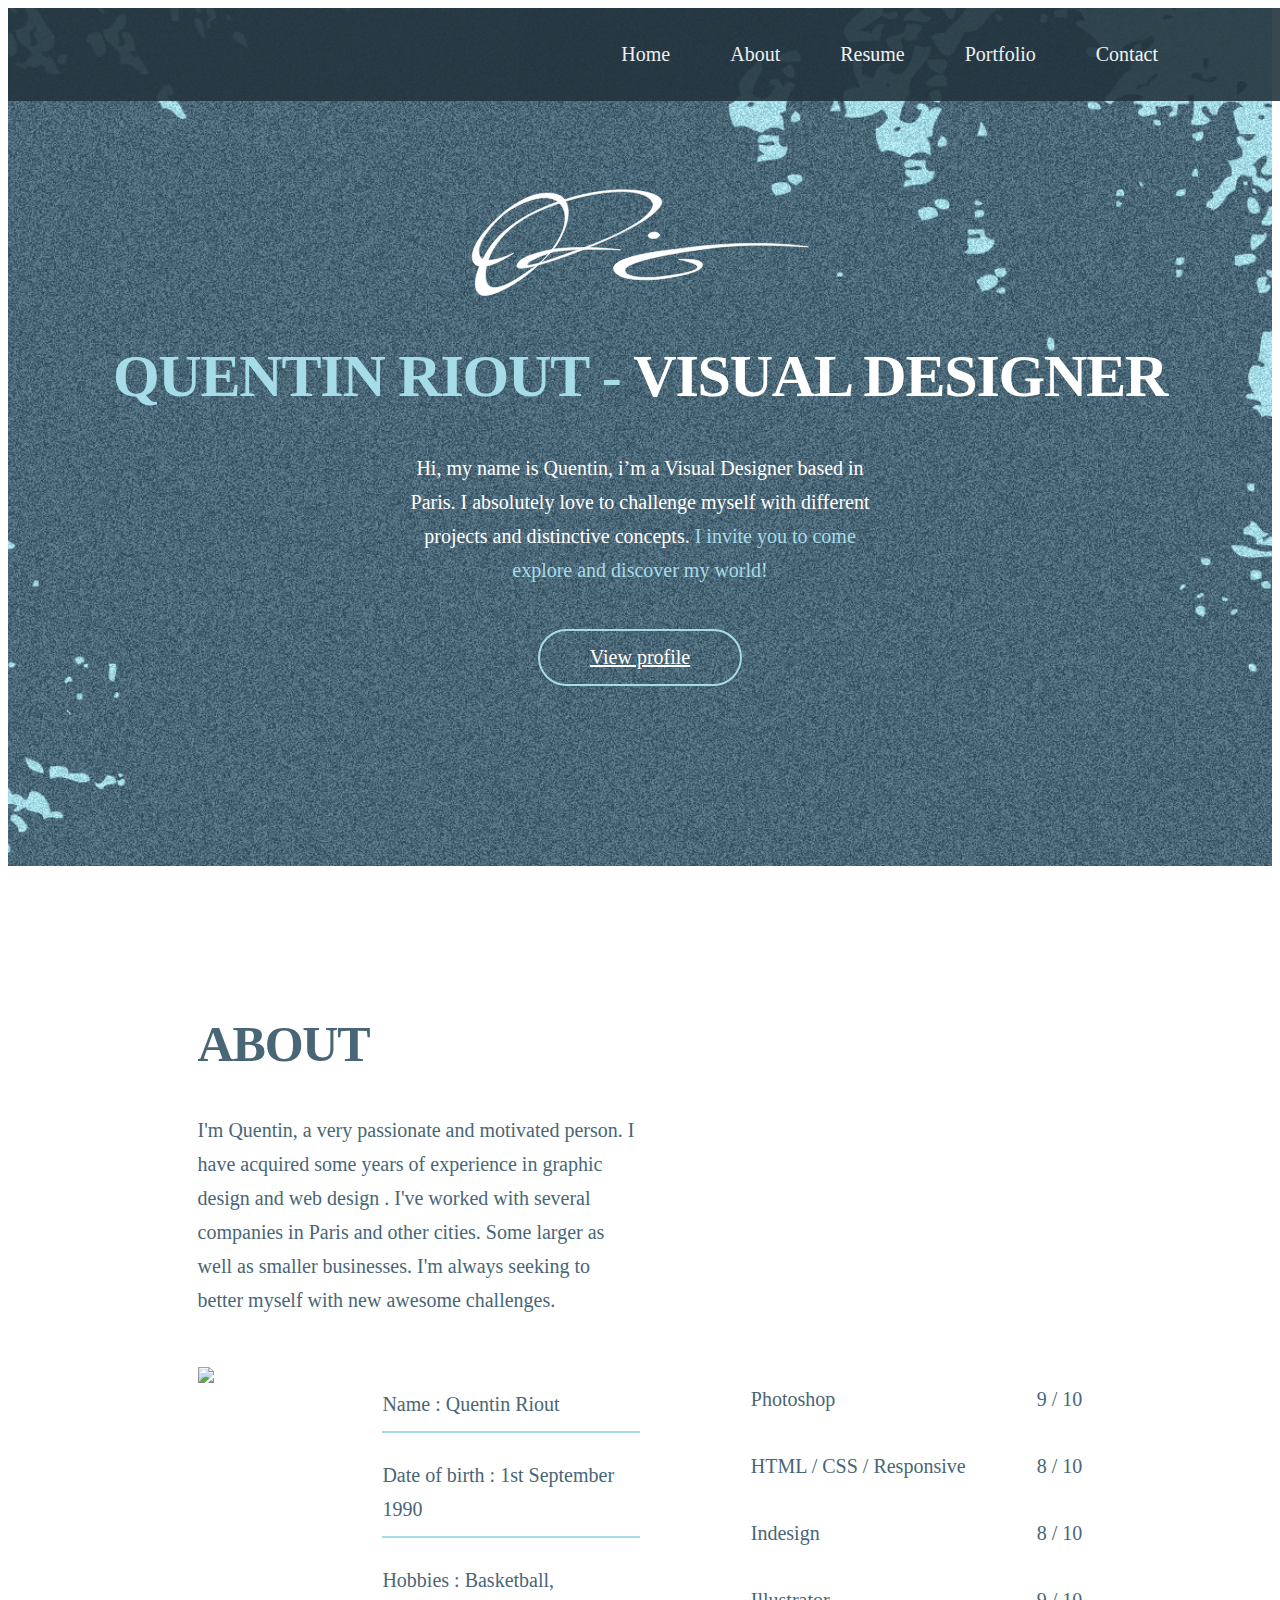
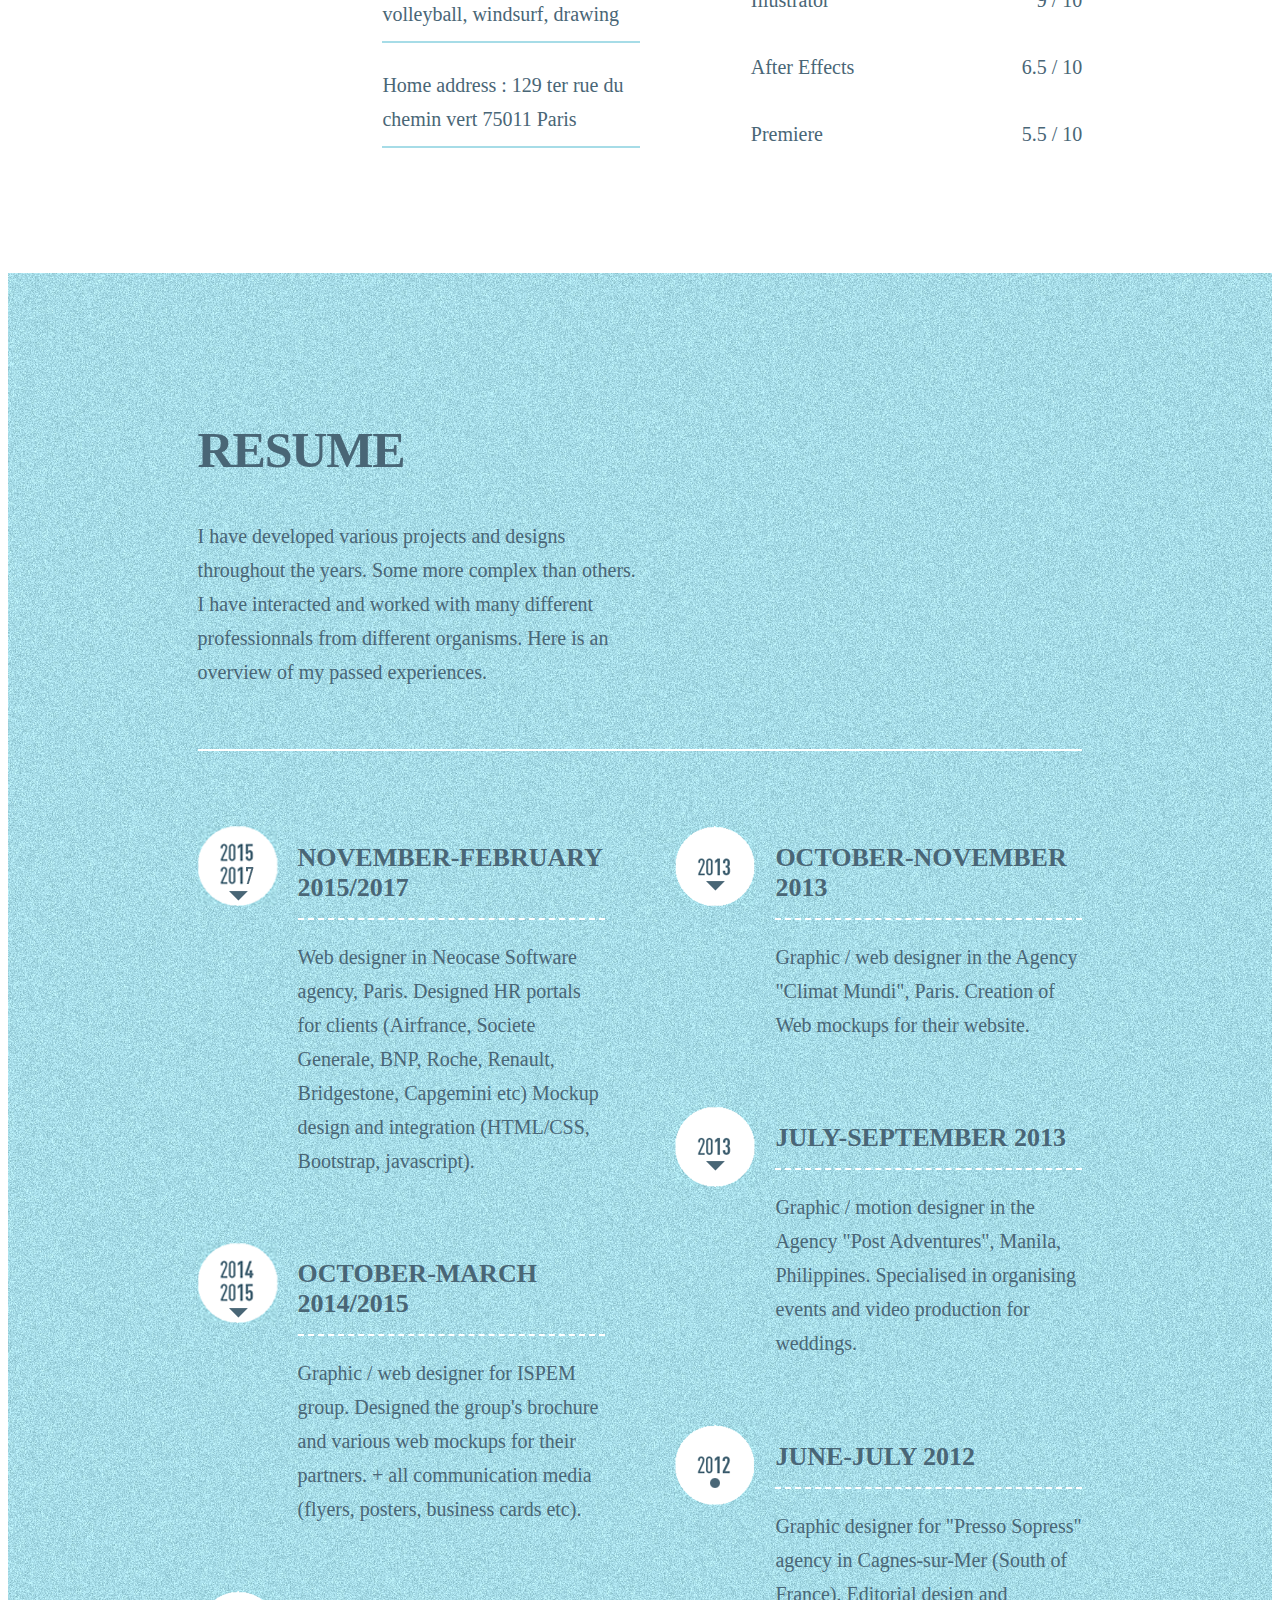
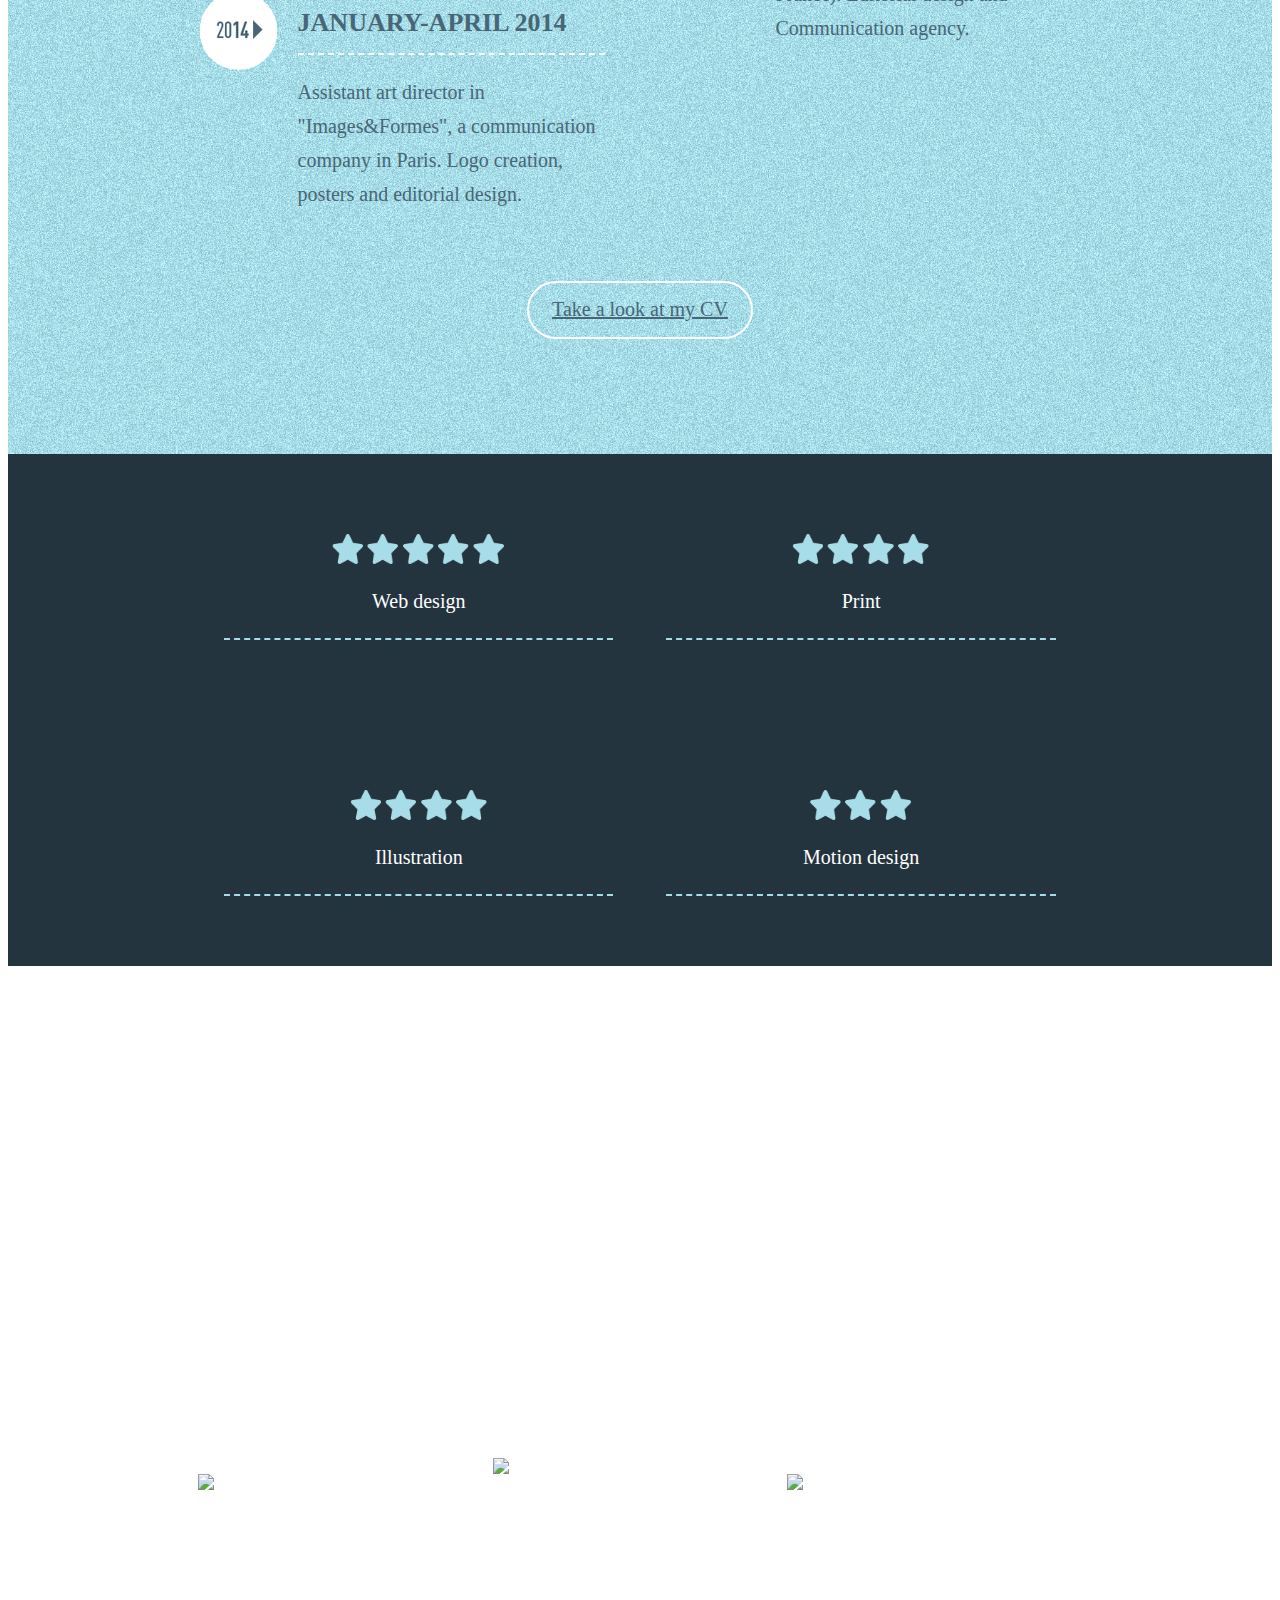
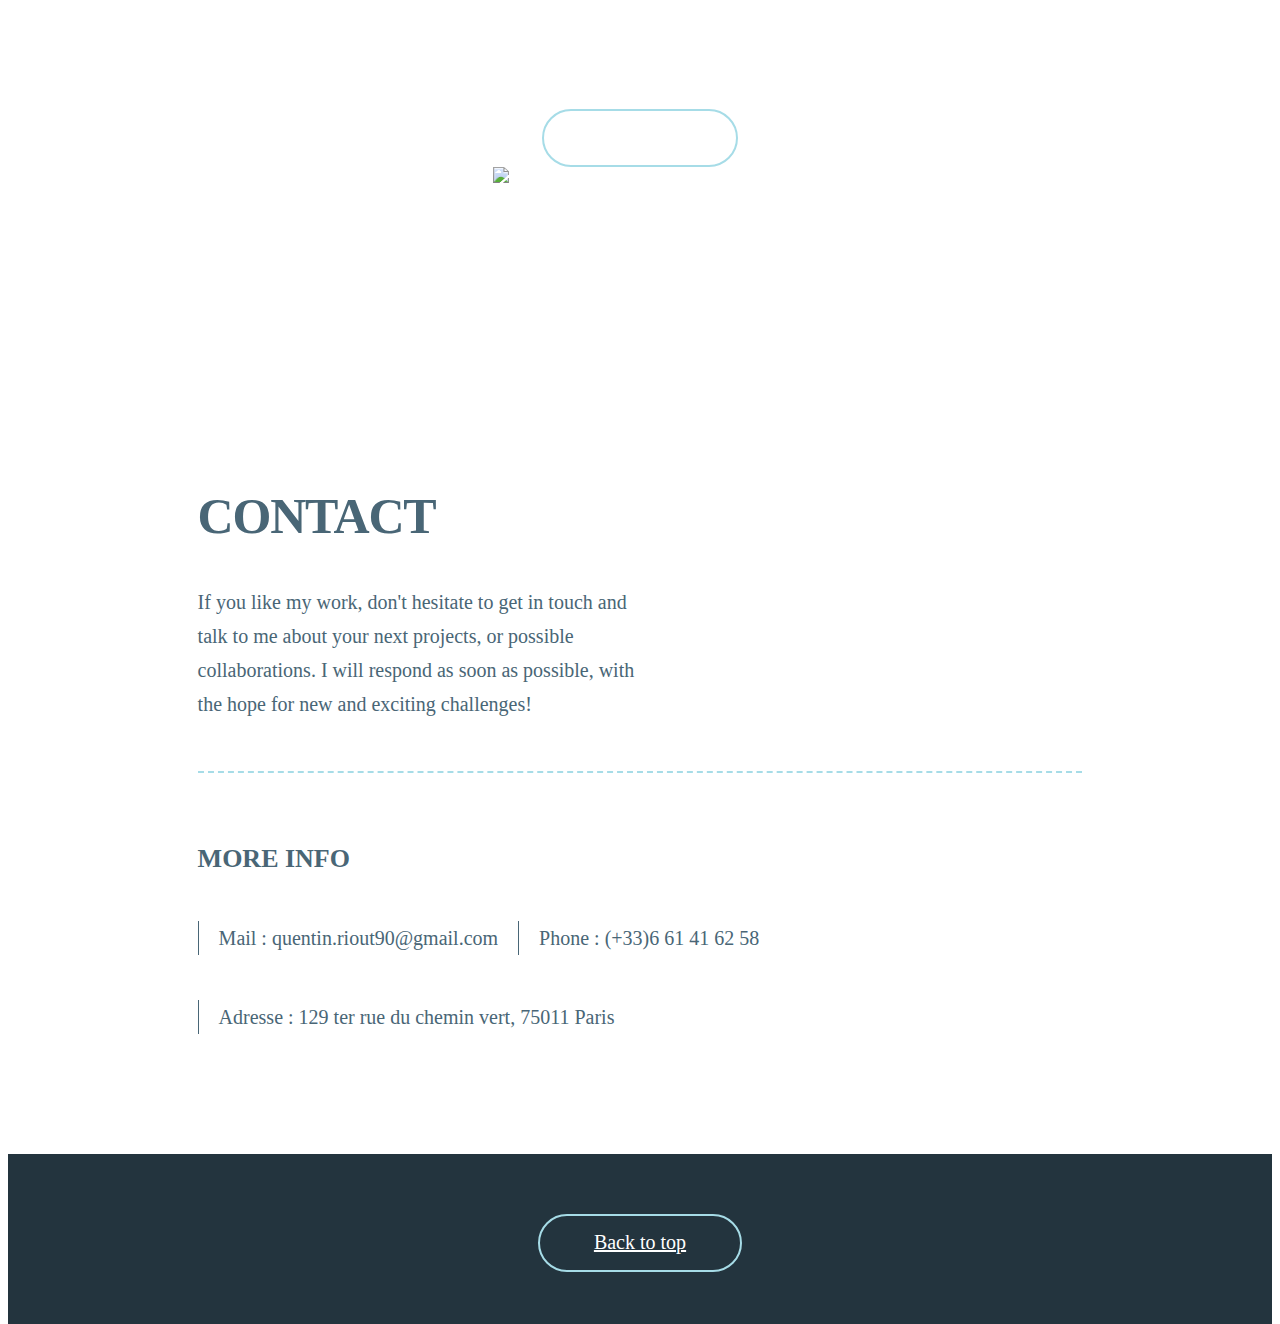
==== index.html @ 90c2635d "Update index.html" ====
<!DOCTYPE html>
<html>
<head>
    <title>Quentin Riout</title>
    <meta charset="UTF-8">
    <meta name="viewport" content="initial-scale=1, maximum-scale=1">
    <LINK href="css/reset.css" rel="stylesheet" type="text/css">
    <LINK href="css/font-awesome.min.css" rel="stylesheet" type="text/css">
    <LINK href="css/style.css" rel="stylesheet" type="text/css">
</head> 

<body>
<div id="wrapper">
    <div id="menu">
        <a href="#" id="burgerMenu" class="fa fa-bars"></a>
	    			<span class="navGauche">
					<a class="fa fa-linkedin-square" href="https://www.linkedin.com/in/quentin-riout-82b122ba"></a>
					<a class="fa fa-behance-square" href="https://www.behance.net/Qriout"></a>
	    			</span>	
				<span class="navbar" id="nav">
					<span class="boutonMenu">
						<a class="fa fa-home" href="#firstContainer">Home</a>
					</span>
					<span class="boutonMenu">
						<a class="fa fa-question" href="#secondContainer">About</a>
					</span>
					<span class="boutonMenu">
						<a class="fa fa-list" href="#thirdContainer">Resume</a>
					</span>
					<span class="boutonMenu">
						<a class="fa fa-pencil" href="#fourthContainer">Portfolio</a>
					</span>
					<span class="boutonMenu">
						<a class="fa fa-envelope" href="#fifthContainer">Contact</a>
					</span>
				</span>
    </div>
    <div class="container">
	<div class="tampon"></div>
        <div id="firstContainer" class="Parallax">
            <div class="SubFirstContainer">
               <!-- <img id="BlockLogo" src="./images/LogoQ.png"> --> 
		 
<!-- TEST SVG !!!!!!!!!!!!!!!!!!!!!!!!!!!!!!!!!!!!!!!!!!!!!!!!!!!!--> 
		
	<svg version="1.1" id="signature" xmlns="http://www.w3.org/2000/svg" xmlns:xlink="http://www.w3.org/1999/xlink" x="0px" y="0px"
	 viewBox="0 0 515 175" style="enable-background:new 0 0 515 175;" xml:space="preserve">
	<g>
	<defs>
		<rect id="SVGID_1_" x="10.7" y="10.1" width="494.9" height="155.6"/>
	</defs>
	<clipPath id="SVGID_2_">
		<use xlink:href="#SVGID_1_"  style="overflow:visible;"/>
	</clipPath>
	<path class="stroke-1" d="M71.4,103.3c0,0-43.9,21.3-50.3,2.9s25.1-51.8,40.6-63.5c10.9-8.3,61.1-36.8,80.3-9.7s-16.5,73.7-38.1,89.3
		c-21.7,15.6-61.3,44.1-71.2,25.8c-9.8-18.3,5-76.4,78-107.7c70.2-30.2,155-38.7,165.7-10.6c0,0,11.5,26.6-120.5,72.2
		c0,0-63.2,23.9-64.3,18.2c-1.1-5.7,32.4-17.5,36.8-18.4c4.4-0.9,24.7-6,100.6-3.4c0,0-45.1-6.4-96.6-1.4c0,0-57.2,9.2-55.9,25.5
		c0,0-5,13.2,79.5-17.6C240.2,74,293.3,41.5,289.3,26.4c-3.9-15.1-64-26.1-138.9-3c0,0-83,21.4-116.1,74.6
		c-30.1,48.4-18.8,68.1-5.6,67.7c13.2-0.4,59-16.2,105.4-73.3c0,0,33.2-48.8,9.2-71.5c0,0-27.2-22.9-83.5,19.9
		c0,0-57.8,46.5-48,74.7C11.8,115.5,19.1,138.1,71.4,103.3"/>
	<path class="stroke-2" d="M286.3,76.6c0.1,2.6-3.5,5-8.1,5.2c-4.6,0.3-8.5-1.7-8.7-4.3c-0.2-2.6,3.5-5,8.1-5.2
		C282.2,72.1,286.1,74,286.3,76.6"/>
	<path class="stroke-3" d="M314.9,112.5c0,0,81.1,13.9-35.7,26.5c0,0-43.3,2.5-43.7-10.4c0,0-6.2-11.2,74-25s116.2-13.9,196-9.5
		c0,0-76.2-13.8-197.6,3.6c0,0-92.3,8.8-89.3,28.5c3,19.6,55.2,16.2,60.5,15.9c5.3-0.3,71-8,70.3-21.3
		C349.5,120.7,353.7,111,314.9,112.5"/>
	</g>
	</svg>
                
<!--CONTINUE NORMAL HTML CODE -->
		
		    <H1>Quentin Riout -
							<span>
							Visual Designer
							</span>
                </H1>
                <p>
                    Hi, my name is Quentin, i’m a Visual Designer based in Paris.

                    I absolutely love to challenge myself with different projects and distinctive concepts.

                    <span>I invite you to come explore and discover my world!</span>
                </p>
                <div class="ViewProfile">
                    <a href="#secondContainer">View profile</a>
                </div>
            </div>
        </div>
    </div>

    <div class="container">
        <div id="secondContainer">
            <div class="IntroBox">
                <h1>About</h1>
                <p>I'm Quentin, a very passionate and motivated person. I have acquired some years of experience in
                    graphic design and web design . I've worked with several companies in Paris and other cities. Some larger as
                    well as smaller businesses. I'm always seeking to better myself with new awesome challenges.</p>
            </div>
            <div class="secondContainerInfoBox">
                <div class="leftBox">
                    <img src="./images/myPhoto.jpg">
                    <div class="PersoInfo">
                        <p>Name : <span>Quentin Riout</span></p>
                        <p>Date of birth : <span>1st September 1990</span></p>
                        <p>Hobbies : <span>Basketball, volleyball, windsurf, drawing</span></p>
                        <p>Home address : <span>129 ter rue du chemin vert 75011 Paris</span></p>
                    </div>
                </div>
                <div class="rightBox">
                    <label class="SkillName ps">Photoshop</label>
                    <label class="SkillNumber">9 / 10</label>
                    <img src="./images/photoshopSkill.png" class="SkillBar">
                    <label class="SkillName html">HTML / CSS / Responsive</label>
                    <label class="SkillNumber">8 / 10</label>
                    <img src="./images/HTMLSkill.png" class="SkillBar">
                    <label class="SkillName id">Indesign</label>
                    <label class="SkillNumber">8 / 10</label>
                    <img src="./images/IndesignSkill.png" class="SkillBar">
                    <label class="SkillName ai">Illustrator</label>
                    <label class="SkillNumber">9 / 10</label>
                    <img src="./images/IllustratorSkill.png" class="SkillBar">
                    <label class="SkillName ae">After Effects</label>
                    <label class="SkillNumber">6.5 / 10</label>
                    <img src="./images/AfterEffectSkill.png" class="SkillBar">
                    <label class="SkillName pr">Premiere</label>
                    <label class="SkillNumber">5.5 / 10</label>
                    <img src="./images/PremiereSkill.png" class="SkillBar">
                </div>
            </div>
        </div>
    </div>
    <div class="container">
        <div id="thirdContainer">
            <div class="IntroBox">
                <h1>Resume</h1>
                <p>I have developed various projects and designs throughout the years.
                    Some more complex than others. I have interacted and worked with many different professionnals
                    from different organisms. Here is an overview of my passed experiences.</p>
            </div>
            <div class="thirdContainerInfoBox">
                <div class="leftBox">
                    <div class="InfoExp ExpImg1">
                        <h2>NOVEMBER-FEBRUARY 2015/2017</h2>
			    <p><span>Web designer in Neocase Software agency, Paris.</span> Designed HR portals for clients (Airfrance,
                            Societe Generale, BNP, Roche, Renault, Bridgestone, Capgemini etc) Mockup design and
                            integration (HTML/CSS, Bootstrap, javascript).</p>
                    </div>
                    <div class="InfoExp ExpImg2">
                        <h2>OCTOBER-MARCH 2014/2015</h2>
                        <p><span>Graphic / web designer for ISPEM group.</span> Designed the group's brochure and various web mockups
                            for their partners.
                            + all communication media (flyers, posters, business cards etc).</p>
                    </div>
                    <div class="InfoExp ExpImg3">
                        <h2>JANUARY-APRIL 2014</h2>
                        <p><span>Assistant art director in "Images&amp;Formes",</span> a communication company in Paris.
                            Logo creation, posters and editorial design.</p>
                    </div>
                </div>
                <div class="rightBox">
                    <div class="InfoExp ExpImg4">
                        <h2>OCTOBER-NOVEMBER 2013</h2>
                        <p><span>Graphic / web designer in the Agency "Climat Mundi", Paris.</span> Creation of Web mockups for their
                            website.</p>
                    </div>
                    <div class="InfoExp ExpImg5">
                        <h2>JULY-SEPTEMBER 2013</h2>
                        <p><span>Graphic / motion designer in the Agency "Post Adventures", Manila, Philippines.</span> Specialised
                            in organising events
                            and video production for weddings.</p>
                    </div>
                    <div class="InfoExp ExpImg6">
                        <h2>JUNE-JULY 2012</h2>
                        <p><span>Graphic designer for "Presso Sopress" agency in Cagnes-sur-Mer (South of France).</span> Editorial
                            design and Communication agency.</p>
                    </div>
                </div>
                <div class="CVcontainer">
                    <a href="./images/Quentin_Riout_CV.pdf" download>Take a look at my CV</a>

                </div>
            </div>
        </div>
	<div id="thirdContainer2">
		<div class="thirdContainer2Reduced">
			<div class="WebDesignStar">
				<p>Web design</p>
			</div>
			<div class="PrintStar">
				<p>Print</p>
			</div>
			<div class="IlluStar">
				<p>Illustration</p>
			</div>
			<div class="MotionStar">
				<p>Motion design</p>
			</div>
		</div>
	 </div>
    </div>
    <div class="container">
        <div id="fourthContainer">
            <div class="IntroBox">
                <h1>Portfolio</h1>
                <p>Each and every project I have undertaken were developed with my own perspective
                    of what makes an effective and impacting design. My work encompasses a variety of fields
                    such as illustrations, print media, webdesign, UI/UX, visual identity and branding.</p>
            </div>
            <div class="fourthContainerInfoBox">
                <div class="WorkPic">
                    <img src="./images/BadgeProA.png" class="WorkPic1">
                </div>
                <div class="WorkPic">
                    <img src="./images/BadgeBuilding.png" class="WorkPic2">
								<span class="checkWork">
									<h2>CHECK OUT MY WORK HERE</h2>
									<a href="https://www.behance.net/Qriout" class="BehanceLink">View on Behance</a>
								</span>
                    <img src="./images/BadgeCounselor.png" class="WorkPic3">
                </div>
                <div class="WorkPic">
                    <img src="./images/BadgeWebProA.png" class="WorkPic1">
                </div>
            </div>
        </div>
    </div>
    <div class="container">
        <div id="fifthContainer">
            <div class="IntroBox">
                <h1>Contact</h1>
                <p>If you like my work, <span>don't hesitate to get in touch and talk to me
		about your next projects,</span> or possible collaborations. I will respond as soon as possible,
                with the hope for new and exciting challenges!
                </p>
            </div>
            <div class="ContactInfo">
                <h2>MORE INFO</h2>
						<span class="ContactInfoText">
							<p><span>Mail : </span>quentin.riout90@gmail.com</p>
						</span>
						<span class="ContactInfoText">
							<p><span>Phone : </span>(+33)6 61 41 62 58</p>
						</span>
						<span class="ContactInfoText">
							<p><span>Adresse : </span>129 ter rue du chemin vert, 75011 Paris</p>
						</span>

            </div>
        </div>
    </div>
    <div class="footer">
        <a href="#firstContainer" class="BackTop">Back to top</a>
    </div>
</div>
<script>
    var $menu = document.getElementById('burgerMenu'),
            $boutonMenu = document.getElementsByClassName('boutonMenu');

    var removeNavMobile = function () {
        if (window.innerWidth <= 580) {
            var $nav = document.getElementById('menu'),
                    $body = document.getElementsByTagName('body')[0];

            $menu.className = ($nav.className == '') ? 'fa fa-close' : 'fa fa-bars';
            $nav.className = ($nav.className == '') ? 'open' : '';
            $body.style.overflow = ($nav.className == '') ? 'auto' : 'hidden';
        }
    }
    var navMobile = function (event) {
        if (window.innerWidth <= 580) {
            event.preventDefault();
            removeNavMobile();
        }
    }

    for (var i = 0; i < $boutonMenu.length; i++) {
        console.log(window.innerWidth);
        var $lien = $boutonMenu[i].getElementsByClassName('fa')[0];
        $lien.addEventListener('click', removeNavMobile, false);
    }
    ;

    $menu.addEventListener('click', navMobile, false);


    function addEvent(to, type, fn) {
        if (document.addEventListener) {
            to.addEventListener(type, fn, false);
        } else if (document.attachEvent) {
            to.attachEvent('on' + type, fn);
        } else {
            to['on' + type] = fn;
        }
    }
    ;
    addEvent(window, "resize", function (event) {
        if (window.innerWidth > 580) {
            var $body = document.getElementsByTagName('body')[0];
            $body.style.overflow = 'auto';
        }
    });

	
	/*******************************************
	PARRALAX EFFECT
	*******************************************/
	
	
	(function(){

  	var parallax = document.querySelectorAll("#firstContainer"),
      	speed = 0.5;

  	window.onscroll = function(){
    		[].slice.call(parallax).forEach(function(el,i){

      	var windowYOffset = window.pageYOffset,
          elBackgrounPos = "50% " + (windowYOffset * speed) + "px";

      	el.style.backgroundPosition = elBackgrounPos;

    	});
  };

})();

	
	
$(document).on('click', 'a', function(event){
    event.preventDefault();

    $('html, body').animate({
        scrollTop: $( $.attr(this, 'href') ).offset().top
    }, 500);
});
	
	
	
</script>
</body>
</html>
---- css/style.css ----
/*MISE EN PLACE DE FONT*/

@font-face {
    font-family: 'DinNarrowMedium';
    src: url(../font/DINPro-CondMedium.eot) format('embedded-opentype'),
         url(../font/DINPro-CondMedium.ttf) format('truetype');
}

@font-face {
    font-family: 'DinNarrowLight';
    src: url(../font/DINPro-CondLight.otf) format('opentype'),
         url(../font/DINPro-CondLight.ttf) format('truetype');
}
@font-face {
    font-family: 'DinNarrowBold';
    src: url(../font/DINPro-CondBold.eot) format('embedded-opentype'),
         url(../font/DINPro-CondBold.ttf) format('truetype');
}

/*BODY*/

/*HEADER*/

html, 
body {
    height: 100%;
}

body {
    
    font-size: 18px;
}

a {
    font-family: 'DinNarrowMedium' !important;
    font-size: 20px ;
}

p {
    font-family: 'DinNarrowMedium' !important;
    line-height: 34px !important;
    font-size: 20px;
}

label {
    font-family: 'DinNarrowMedium' !important;
    line-height: 28px;
    font-size: 20px ;
    color: #496676;
}

h1 {
    font-family: 'DinNarrowBold' !important;
    letter-spacing: -1.2px;
    font-size: 50px;
    text-transform: uppercase;
}

h2 {
    font-size: 26px ;
    font-family: 'DinNarrowBold';
}

#wrapper {
    width: 100%;
    float: left;
}

.navbar {
    float: right;
    padding-right: 100px;
}

.navGauche {
    float: left;
    margin-left: 115px;
}

#burgerMenu{
        display: none;
    }

.navGauche a {
    float: left;
    padding: 30px 15px;
    text-decoration: none;
    font-weight: normal;
    color: #fff;
    font-size: 30px;
    opacity: 1 !important;
}  

.boutonMenu a {
    float: left;
    text-align: right;
    padding: 35px 30px;
    text-decoration: none;
    font-weight: normal;
    color: #fff;
    font-size: 20px;
    opacity: 1 !important;
}

#menu {
    width: 100%;
    background: #23343e;
    float: left;
    position: fixed;
    z-index: 1;
    opacity: 0.9;
}

.fa:before {
    font-family:'FontAwesome';
    margin-right: 5px;
}

/*
.ico1 {
    background: url("../images/Home_Ico.png") no-repeat scroll 20px 20px transparent;
}

.ico2 {
    background: url("../images/About_Ico.png") no-repeat scroll 25px 20px transparent;
}

.ico3 {
    background: url("../images/Resume_Ico.png") no-repeat scroll 22px 21px transparent;
}

.ico4 {
    background: url("../images/Port_Ico.png") no-repeat scroll 22px 20px transparent;
}

.ico5 {
    background: url("../images/Contact_Ico.png") no-repeat scroll 22px 20px transparent;
}
*/

.boutonMenu a:hover, 
.boutonMenu a:focus,
.boutonMenu a:active {
    transition: 0.3s;
    color: #a6dce7; 
    opacity: 1 !important;
    background: url(../images/Splash_hover7.png) no-repeat scroll 0 0 transparent;
    
}

.navGauche a:hover,
.navGauche a:focus,
.navGauche a:active {
    transition: 0.3s;
    color: #a6dce7; 
    opacity: 1 !important;
}    


/*1st CONTAINER*/

.container {
    float: left;
    width: 100%;
}

#firstContainer {
    float: left;
    width: 100%;
    background: url(../images/1stContentBackGround.jpg) no-repeat scroll 50% 0 transparent;
    -webkit-background: url(../images/1stContentBackGround.jpg) no-repeat scroll 50% 0 transparent;
    padding-bottom: 180px;
    /* background-attachment: fixed; */
    background-size: cover;
}

#BlockLogo {
    height: 170px;
    margin-top: 8%;
    margin-left: auto;
    margin-right: auto;
    display: block;
    margin-bottom: 20px;
}


/******************************************************************************************
SVG TEST ANIMATION
*******************************************************************************************/

svg {
    width: 350px;
    display: block;
    margin-left: auto;
    margin-right: auto;
    margin-top: 175px;
    margin-bottom: 30px;
}

path,
line {
  fill: #ffffff;
  stroke: #ffffff;
  stroke-width: 1;
  stroke-linecap: round;
  stroke-linejoin: round;
  stroke-miterlimit: 10;
}

.stroke-1 {
  stroke-dasharray: 2350;
  -webkit-stroke-dasharray: 2350;
  -moz-stroke-dasharray: 2350;
  animation: write1 4s ease;
  animation-iteration-count: infinite; 
}
 
.stroke-2 {
  stroke-dasharray: 45;
  -webkit-stroke-dasharray: 45;
  -moz-stroke-dasharray: 45;
  animation: write2 4s ease;    
  animation-iteration-count: infinite; 
}
 
.stroke-3 {
  stroke-dasharray: 950;
  -webkit-stroke-dasharray: 950;
  -moz-stroke-dasharray: 950;
  animation: write3 4s ease;
  animation-iteration-count: infinite;
}


@keyframes write1 {
    0% {
        stroke-dashoffset: 2350;
        fill-opacity: 0;
    }
    15% {
        stroke-dashoffset: 2350;
        -webkit-stroke-dashoffset: 2350;
        -moz-stroke-dashoffset: 2350;
        fill-opacity: 0;
    }
    45% {
        fill-opacity: 0;
    }    
    65% {
        stroke-dashoffset: 0;
        -webkit-stroke-dashoffset: 0;
        -moz-stroke-dashoffset: 0;
        fill-opacity: 1;
    }
    100% {
        stroke-dashoffset: 0;
        -webkit-stroke-dashoffset: 0;
        -moz-stroke-dashoffset: 0;
        fill-opacity: 1;
    }
}

@keyframes write2 {
    0% {
        stroke-dashoffset: 45;
        fill-opacity: 0;
    }
    30% {
        stroke-dashoffset: 45;
        -webkit-stroke-dashoffset: 45;
        -moz-stroke-dashoffset: 45;
        fill-opacity: 0;
    }
    45% {
        fill-opacity: 0;
    }   
    65% {
        stroke-dashoffset: 0;
        -webkit-stroke-dashoffset: 0;
        -moz-stroke-dashoffset: 0;
        fill-opacity: 1;
    }
    100% {
        stroke-dashoffset: 0;
        -webkit-stroke-dashoffset: 0;
        -moz-stroke-dashoffset: 0;
        fill-opacity: 1;
    }
}

@keyframes write3 {
    0% {
        stroke-dashoffset: 950;
        fill-opacity: 0;
    }
    25% {
        stroke-dashoffset: 950;
        -webkit-stroke-dashoffset: 950;
        -moz-stroke-dashoffset: 950;
        fill-opacity: 0;
    }
    45% {
        fill-opacity: 0;
    }   
    65% {
        stroke-dashoffset: 0;
        -webkit-stroke-dashoffset: 0;
        -moz-stroke-dashoffset: 0;
        fill-opacity: 1;
    }
    100% {
        stroke-dashoffset: 0;
        -webkit-stroke-dashoffset: 0;
        -moz-stroke-dashoffset: 0;
        fill-opacity: 1;
    }
}


/**************************************************************************************
CONTINUE AFTER SVG ANIMATION
***************************************************************************************/


.SubFirstContainer h1 {
    color: #a6dce7;
    /* font-family: arial; */
    font-size: 60px;
    font-family: 'DinNarrowMedium';
    /* margin-left: 15%; */
    /* margin-right: 15%; */
    text-align: center;
    width: 100%;
}


.SubFirstContainer h1 span {
    color: #fff;
}

.SubFirstContainer p {
    color: #fff;
    font-size: 20px;
    line-height: 28px;
    margin: 35px 40px 42px;
    text-align: center;
    width: 470px;
    display: block;
    margin-left: auto;
    margin-right: auto;
}

.SubFirstContainer p span {
    color: #a6dce7;
    font-weight: normal;
}

.ViewProfile a {
    width: 15%;
    /* float: left; */
    padding: 15px 0;
    font-size: 20px;
    /* margin-left: 42%; */
    /* margin-right: 42%; */
    color: #fff;
    text-align: center;
    border: 2px #a6dce7 solid;
    font-weight: normal;
    min-width: 200px;
    display: block;
    margin: auto;
    border-radius: 30px;
}


.ViewProfile a:hover, 
.ViewProfile a:focus,
.ViewProfile a:active {
    background: #a6dce7;
    color: #496676;
    transition: 0.3s;
}

/*BIG TITLES*/

.IntroBox h1 {
    font-size: 50px;
    margin-bottom: 40px;
    padding-top: 95px;
}

/*2nd CONTAINER*/

#secondContainer {
    float: left;
    width: 70%;
    padding-left: 15%;
    padding-right: 15%;
    background: #fff;
    padding-bottom: 100px;
    padding-top: 20px;
}


#secondContainer .IntroBox h1 {
    background: transparent url("../images/lightBlueTitleBar.png") no-repeat scroll 0 75px;
    color: #496676;
}


#secondContainer .IntroBox p {
    width: 50%;
    color: #496676;
}

.IntroBox {
    margin-bottom: 50px;
    margin-top: 30px;
}

.secondContainerInfoBox img {
    width: 35%;
    float: left;
 
}

.secondContainerInfoBox .leftBox {
    width: 50%;
    float: left;
}

.secondContainerInfoBox .leftBox .PersoInfo {
    width: 65%;
    float: left;
}

.secondContainerInfoBox .leftBox .PersoInfo p {
    margin-bottom: 25px;
    margin-left: 30px;
    padding-bottom: 10px;
    border-bottom: 2px solid #a6dce7;
    color: #496676;
    font-family: 'DinNarrowBold' !important;
}

.secondContainerInfoBox .leftBox .PersoInfo p span {
    font-family: 'DinNarrowMedium' !important;
}

.secondContainerInfoBox .rightBox {
    width: 42%;
    float: left;
    margin-left: 8%;
}

.secondContainerInfoBox .rightBox img {
    width: 500px;
    margin-left: 40px;
}

.secondContainerInfoBox .rightBox .SkillName {
    font-family: 'DinNarrowBold' !important;
    padding-left: 40px;
}

.ps {
    background: url("../images/Photoshop.png") no-repeat 0px 10px;
    background-size: 32px;
}
.html {
    background: url("../images/HTML.png") no-repeat 0px 10px;
    background-size: 32px;
}
.id {
    background: url("../images/Indesign.png") no-repeat 0px 10px;
    background-size: 32px;
}
.ai {
    background: url("../images/Illustrator.png") no-repeat 0px 10px;
    background-size: 32px;
}
.ae {
    background: url("../images/After.png") no-repeat 0px 10px;
    background-size: 32px;
}
.pr {
    background: url("../images/Premiere.png") no-repeat 0px 10px;
    background-size: 32px;
}

.secondContainerInfoBox .rightBox .SkillBar {
    margin-left: 0 !important;
    width: 100%;
    float: left;
    margin-bottom: 10px;
    border-radius: 8px;
    margin-top: 3px;
    height: 8px;
}

.secondContainerInfoBox .rightBox .SkillNumber {
    float: right;
}

.secondContainerInfoBox .rightBox label {
    float: left;
    padding-top: 18px;
    font-size: 20px;
}

/*3rd CONTAINER*/

#thirdContainer {
    width: 70%;
    float: left;
    padding-left: 15%;
    padding-right: 15%;
    background: url(../images/3rdContentBackGround.jpg) no-repeat scroll 0 0 transparent;
    background-size: 1965px;
    padding-bottom: 115px;
    padding-top: 20px;
    background-size: cover;
    /* box-shadow: 0px -3px 23px #324a58;
    -webkit-box-shadow: 0px 3px 23px #324a58;
    -moz-box-shadow: 0px 3px 23px #324a58;
    -ms-box-shadow: 0px 3px 23px #324a58; */
}

#thirdContainer .IntroBox {
    margin-bottom: 60px;
}

.thirdContainerInfoBox {
    width: 100%;
    float: left;
    padding-top: 50px;
    border-top: solid 2px #fff;
}

#thirdContainer .IntroBox h1 {
    background: transparent url("../images/whiteTitleBar.png") no-repeat scroll 0 80px;
    color: #496676;
}

#thirdContainer .IntroBox p {
    width: 50%;
    color: #496676;
}

.thirdContainerInfoBox .InfoExp p span {
    font-family: DinNarrowBold;
}

.thirdContainerInfoBox .leftBox {
    width: 46%;
    float: left;
    padding-right: 4%;
}

.thirdContainerInfoBox .rightBox {
    width: 46%;
    float: left;
    padding-left: 4%;
}

.thirdContainerInfoBox .InfoExp {
    padding-left: 100px;
    color: #496676;
    padding-bottom: 20px;
    padding-top: 20px;
    /* border-bottom: 2px solid #fff; */
}

.thirdContainerInfoBox .ExpImg1 {
    background: transparent url(../images/circle6.png) no-repeat scroll 0 25px;
}

.thirdContainerInfoBox .ExpImg2 {
    background: transparent url(../images/circle1.png) no-repeat scroll 0 25px;
}

.thirdContainerInfoBox .ExpImg3 {
    background: transparent url(../images/circle2.png) no-repeat scroll 0 25px;
}

.thirdContainerInfoBox .ExpImg4 {
    background: transparent url(../images/circle3.png) no-repeat scroll 0 25px;
}

.thirdContainerInfoBox .ExpImg5 {
    background: transparent url(../images/circle4.png) no-repeat scroll 0 25px;
}

.thirdContainerInfoBox .ExpImg6 {
    background: transparent url(../images/circle5.png) no-repeat scroll 0 25px;
}

.InfoExp h2 {
    padding-bottom: 15px;
    margin-bottom: 15px;
    border-bottom: 2px dashed #fff;
}

.CVcontainer {
    width: 100%;
    display: inline-block;
}

.CVcontainer a {
    width: 25%;
    /* float: left; */
    padding: 15px 0 16px 0;
    font-size: 20px;
    margin-left: auto;
    margin-right: auto;
    color: #496676;
    text-align: center;
    border: 2px #fff solid;
    font-weight: normal;
    min-width: 150px;
    display: block;
    margin-top: 30px;
    border-radius: 50px;
}


.CVcontainer a:hover,  .CVcontainer a:focus,  .CVcontainer a:active {
    background: #fff;
    border: 2px solid #fff;
    transition: 0.3s;
}

#thirdContainer2 {
    float: left;
    width: 100%;
    background: #23343e;
}
.thirdContainer2Reduced {
    display: block;
    margin-left: auto;
    margin-right: auto;
    width: 70%;
}

.thirdContainer2Reduced p {
    width: 19%;
    float: left;
    text-align: center;
    padding-top: 60px;
    padding-bottom: 20px;
    margin-left: 3%;
    margin-right: 3%;
    margin-top: 70px;
    margin-bottom: 70px;
    border-radius: 0;
    /* box-shadow: 3px 3px 40px #dedfdf; */
    color: #fff;
    font-family: DinNarrowBold !important;
    border-bottom: 2px dashed #a6dce7;
}

.WebDesignStar p {
    background: transparent url(../images/WebStar.png) no-repeat scroll center 10px;
    background-size: 250px;
}
.PrintStar p {
    background: transparent url(../images/PrintStar.png) no-repeat scroll center 10px;
    background-size: 250px;
}
.IlluStar p {
    background: transparent url(../images/IlluStar.png) no-repeat scroll center 10px;
    background-size: 250px;
}
.MotionStar p {
    background: transparent url(../images/MotionStar.png) no-repeat scroll center 10px;
    background-size: 250px;
}


/*4th CONTAINER*/

#fourthContainer {
    width: 70%;
    float: left;
    padding-left: 15%;
    padding-right: 15%;
    background: url(../images/4thContentBackGround.jpg) no-repeat scroll 0 0 transparent;
    padding-bottom: 175px;
    padding-top: 20px;
    background-attachment: fixed;
    background-size: cover; 
}

#fourthContainer .IntroBox h1 {
    background: transparent url("../images/lightBlueTitleBar.png") no-repeat scroll 0 75px;
    color: #fff;
}

#fourthContainer .IntroBox p {
    width: 50%;
    color: #fff;
}

.fourthContainerInfoBox .WorkPic {
    width: 100%;
    float: left;
}

.fourthContainerInfoBox .WorkPic .WorkPic1 {
    display: block;
    margin: auto;
    width: 33.33%;
}

.WorkPic2, 
.WorkPic3 {
    float: left;
    width: 33.33%;
}

.WorkPic img:hover {
    transform: scale(1.1);
    transition: all 0.3s;
}

.checkWork {
    float: left;
    width: 33.33%;
    padding-top: 11%;
}

.fourthContainerInfoBox .checkWork h2 {
    text-align: center;
    color: #fff;
    padding-bottom: 35px;
}

.fourthContainerInfoBox .checkWork a {
    width: 65%;
    /* float: left; */
    padding: 15px 0 16px 0;
    font-size: 20px;
    margin-left: auto;
    margin-right: auto;
    color: #fff;
    text-align: center;
    border: 2px #a6dce7 solid;
    font-weight: normal;
    min-width: 150px;
    display: block;
    border-radius: 30px;
}

.fourthContainerInfoBox .checkWork a:hover,
.fourthContainerInfoBox .checkWork a:focus,
.fourthContainerInfoBox .checkWork a:active { 
    background: #a6dce7;
    color: #496676;
    transition: 0.3s;
}

#fourthContainer .IntroBox {
    margin-bottom: 75px;
}

/*Fifth container*/

#fifthContainer {
    width: 70%;
    float: left;
    padding-left: 15%;
    padding-right: 15%;
    background: #FFF;
    padding-bottom: 100px;
    background-size: 350px;
}

#fifthContainer .IntroBox h1 {
    background: transparent url("../images/lightBlueTitleBar.png") no-repeat scroll 0 75px;
    color: #496676;
}

#fifthContainer .IntroBox p {
    width: 50%;
    color: #496676;
}

#fifthContainer .IntroBox p span{
    font-family: 'DinNarrowBold';
}

#fifthContainer .IntroBox {
    margin-bottom: 50px !important;
}

.ContactInfo {
    padding-top: 50px;
    border-top: dashed 2px #a6dce7;
}

.ContactInfo h2 {
    color: #496676;
}

.ContactInfoText p {
    color: #496676;
    float: left;
    padding-right: 20px;
    padding-left: 20px;
    margin-top: 25px;
    border-left: 1px solid #496676;
}

.ContactInfoText p span {
    font-family: 'DinNarrowBold';
}

/*footer*/

.footer {
    width: 100%;
    background: #23343e;
    float: left;
    height: 170px;
}

.BackTop {
    width: 12%;
    /* float: left; */
    padding: 15px 0 16px 0;
    font-size: 20px;
    /* margin-left: 44%; */
    /* margin-right: 44%; */
    color: #fff;
    text-align: center;
    border: 2px #a6dce7 solid;
    font-weight: normal;
    margin-top: 60px;
    min-width: 200px;
    display: block;
    margin-left: auto;
    margin-right: auto;
    border-radius: 30px;
}

.BackTop:hover,  
.BackTop:focus,  
.BackTop:active {
    background: #a6dce7;
    color: #496676;
    transition: 0.3s;
}

/*Media queries*/

@media screen and (min-width: 1900px) {
    /*
    svg {
        margin-top: 300px;
    }

    #firstContainer {
        padding-bottom: 350px;
    }
    
    .SubFirstContainer h1 {
        font-size: 65px;
    }
    */
}

@media screen and (max-width: 1366px) {
    .thirdContainer2Reduced p {
        width: 44%;
    }
}


@media screen and (min-width:768px) and (max-width: 1024px) {
    
    p {
        line-height: 28px ;
        font-size: 20px ;
    }

    h1 {
        font-size: 40px ;
        font-weight: bold ;
    }

    a {
        font-size: 20px ;
        line-height: 28px ;
    }

    label {
        line-height: 28px;
        font-size: 20px ;
        color: #496676;
    }

    h2 {
        font-size: 26px ;
        font-weight: bold ;
    }


    #firstContainer {
        float: left;
        width: 100%;
        background: url("../images/1stContentBackGround.jpg") no-repeat scroll -180px 0 transparent;
        /*background-attachment: fixed;*/
    }

    #secondContainer .IntroBox p {
        width: 100%;
        color: #496676;
    }
    
    #secondContainer .IntroBox {
        background: none;
    }
    
    .secondContainerInfoBox .leftBox {
        width: 100%;
        float: left;
    }

    .secondContainerInfoBox .leftBox .PersoInfo p {
        margin-bottom: 25px;
        padding-bottom: 10px;
    }

    #secondContainer {
        background: none;
    }

    .secondContainerInfoBox .rightBox {
        width: 100%;
        float: left;
        margin-left: 0;
        margin-top: 20px;
    }

    .secondContainerInfoBox .rightBox .SkillBar {
        height: 10px;
    }

    .thirdContainerInfoBox {
        padding-top: 20px;
    }

    #thirdContainer .IntroBox p {
        width: 100%;
        color: #496676;
    }

    .thirdContainerInfoBox .leftBox {
        width: 100%;
        float: left;
        padding-right: 0;
    }

    .thirdContainerInfoBox .rightBox {
        width: 100%;
        float: left;
        padding-left: 0;
    }

    #fourthContainer .IntroBox p {
        width: 100%;
        color: #fff;
    }

    .checkWork {
        padding-top: 6%;
    }

    .fourthContainerInfoBox .checkWork h2 {
        text-align: center;
        color: #fff;
        padding-bottom: 10%;
    }

    #fifthContainer .IntroBox p {
        width: 100%;
        color: #496676;
    }

    #fifthContainer {
        background-image: none;
        background-color: #fff;
    }

    #fourthContainer {
        background-size: 1300px;
        background-position-x: -200px;
    }
    
    .navGauche {
        display: none;
    }
    
    #thirdContainer2 {
        background-image: none;
        background-color: #23343e;
    }    

}
@media screen and ( max-width: 767px ) {

    p {
        font-size: 20px !important;
        line-height: 26px !important;
    }

    a {
        font-size: 20px !important;
        line-height: 26px !important;
    } 
    
    label {
        font-size: 20px;
        line-height: 26px !important;
        margin-bottom: 5px;
        margin-top: 15px;
    }

    h2 {
        font-size: 24px;
    }

    h1, 
    .IntroBox h1, 
    .SubFirstContainer h1 {
        font-size: 36px;
    }

    #firstContainer .SubFirstContainer {
        width: 90%;
        margin-left: 5%;
        margin-right: 5%;
    }

    .SubFirstContainer p {
        width: 70%;
        margin-bottom: 50px;
    }

    .ViewProfile a {
        width: 75%;
        padding: 15px 0;
        border: 2px #a6dce7 solid;
        /* font-size: 30px; */
    }

    #firstContainer {
        float: left;
        width: 100%;
        background: url("../images/1stContentBackGround.jpg") no-repeat scroll 50% 0 transparent;
        overflow: hidden;
        background-size: cover;
        padding-bottom: 85px;
    }

    .navbar {
        float: left;
        width: 100%;
    }

    .boutonMenu a {
        padding: 5px 2%;
        font-size: 16px !important;
    }

    #BlockLogo {
        margin-top: 90px;
        height: inherit;
        width: 100%;
        margin-bottom: 15px;
    }

    #secondContainer {
        float: left;
        width: 90%;
        padding-left: 5%;
        padding-right: 5%;
        background: none !important;
    }

    #secondContainer .IntroBox p {
        width: 100%;
        color: #496676;
    }

    .secondContainerInfoBox .leftBox {
        width: 100%;
        float: left;
    }

    .secondContainerInfoBox img {
        width: 30%;
        float: left;
    }

    .secondContainerInfoBox .leftBox .PersoInfo {
        width: 100%;
        float: left;
    }

    .secondContainerInfoBox .rightBox {
        width: 100%;
        float: left;
        margin-left: 0;
    }

    .secondContainerInfoBox .rightBox .SkillBar {
        margin-bottom: 15px;
        height: 12px;
    }

    #thirdContainer {
        float: left;
        width: 90%;
        padding-left: 5%;
        padding-right: 5%;
        background-size: 2050px;
    }

    #thirdContainer .IntroBox p {
        width: 100%;
        color: #496676;
    }

    .thirdContainerInfoBox .leftBox {
        width: 100%;
        float: left;
        padding-right: 0;
    }

    .thirdContainerInfoBox .rightBox {
        width: 100%;
        float: left;
        padding-left: 0;
    }

    .thirdContainerInfoBox .InfoExp {
        padding-bottom: 30px;
        padding-top: 30px;

    }

    #fourthContainer {
        float: left;
        width: 90%;
        padding-left: 5%;
        padding-right: 5%;
        background-size: 2000px;
        background-position-x: -200px;
    }

    #fourthContainer .IntroBox p {
        width: 100%;
        color: #fff;
    }

    .WorkPic3, 
    .WorkPic2 {
        display: none;
    }

    .fourthContainerInfoBox .WorkPic .WorkPic1 {
        display: block;
        margin: auto;
        width: 55%;
    }

    .secondContainerInfoBox .leftBox .PersoInfo p {
        margin-left: 0;
    }

    .secondContainerInfoBox .leftBox .PersoInfo {
        width: 100%;
        float: left;
        margin-top: 45px;
        margin-bottom: 30px;
    }

    .checkWork {
        float: left;
        width: 100%;
        padding-top: 10%;
        padding-bottom: 10%;
    }

    .fourthContainerInfoBox .checkWork a {
        width: 100%;
        padding: 15px 0;
        border: 2px solid #a6dce7;
    }

    #fifthContainer {
        width: 90%;
        float: left;
        padding-left: 5%;
        padding-right: 5%;
        background: none;
        padding-bottom: 65px;
    }

    #fifthContainer .IntroBox p {
        width: 100%;
        color: #496676;
    }

    .BackTop {
        width: 90%;
        padding: 15px 0;
        border: 2px solid #a6dce7;
    }

    .CVcontainer a {
        width: 100%;
        /* float: left; */
        padding: 15px 0 16px 0;
        font-size: 20px;
        margin-left: auto;
        margin-right: auto;
        color: #496676;
        text-align: center;
        border: 2px #fff solid;
        font-weight: normal;
        min-width: 150px;
        display: block;
        margin-top: 30px;
    }
    
    svg {
        width: 300px;
        margin-top: 125px;
    }
    
     .navGauche {
        display: none;
    }
    
    .thirdContainer2Reduced p {
        width: 100%;
    }
    
    #thirdContainer2 {
        background-image: none;
        background-color: #23343e;
    }    
    
    #secondContainer .IntroBox {
        background: none;
    }

}

@media screen and ( max-width: 580px) {

    #menu{
       position: fixed; 
    }
    #burgerMenu{
        display: block;
        color: #fff;
        float: right;
        padding: 15px;
    }
    #burgerMenu:hover,
    #burgerMenu:active,
    #burgerMenu:focus{
        color: #fff;
    }
    #menu .navbar{
        display: none;
    }
    /*Menu burger ouvert*/
    #menu.open{
        height: 100vh;
    }
    #menu.open .navbar{
        display:block;
        position: absolute;
        top:50%;
        transform: translateY(-50%);
        -webkit-transform: translateY(-50%);
    }
    #menu.open .navbar span{
        display: block;
        text-align: center;
        width: 100%;
        padding: 0;
    }
    #menu.open .navbar span a{
        float: none;
        display: block;
        width: 100%;
        text-align: center;
        padding: 20px 0;
    }
    svg {
        width: 300px;
        margin-top: 125px;
    }
    .navGauche {
        display: none;
    }
    
}
/**
 * iPhone 5
 * You can also target devices with aspect ratio.
 */
@media screen and (device-aspect-ratio: 40/71) {
    #menu.open {
    height: 500px;
  }
}
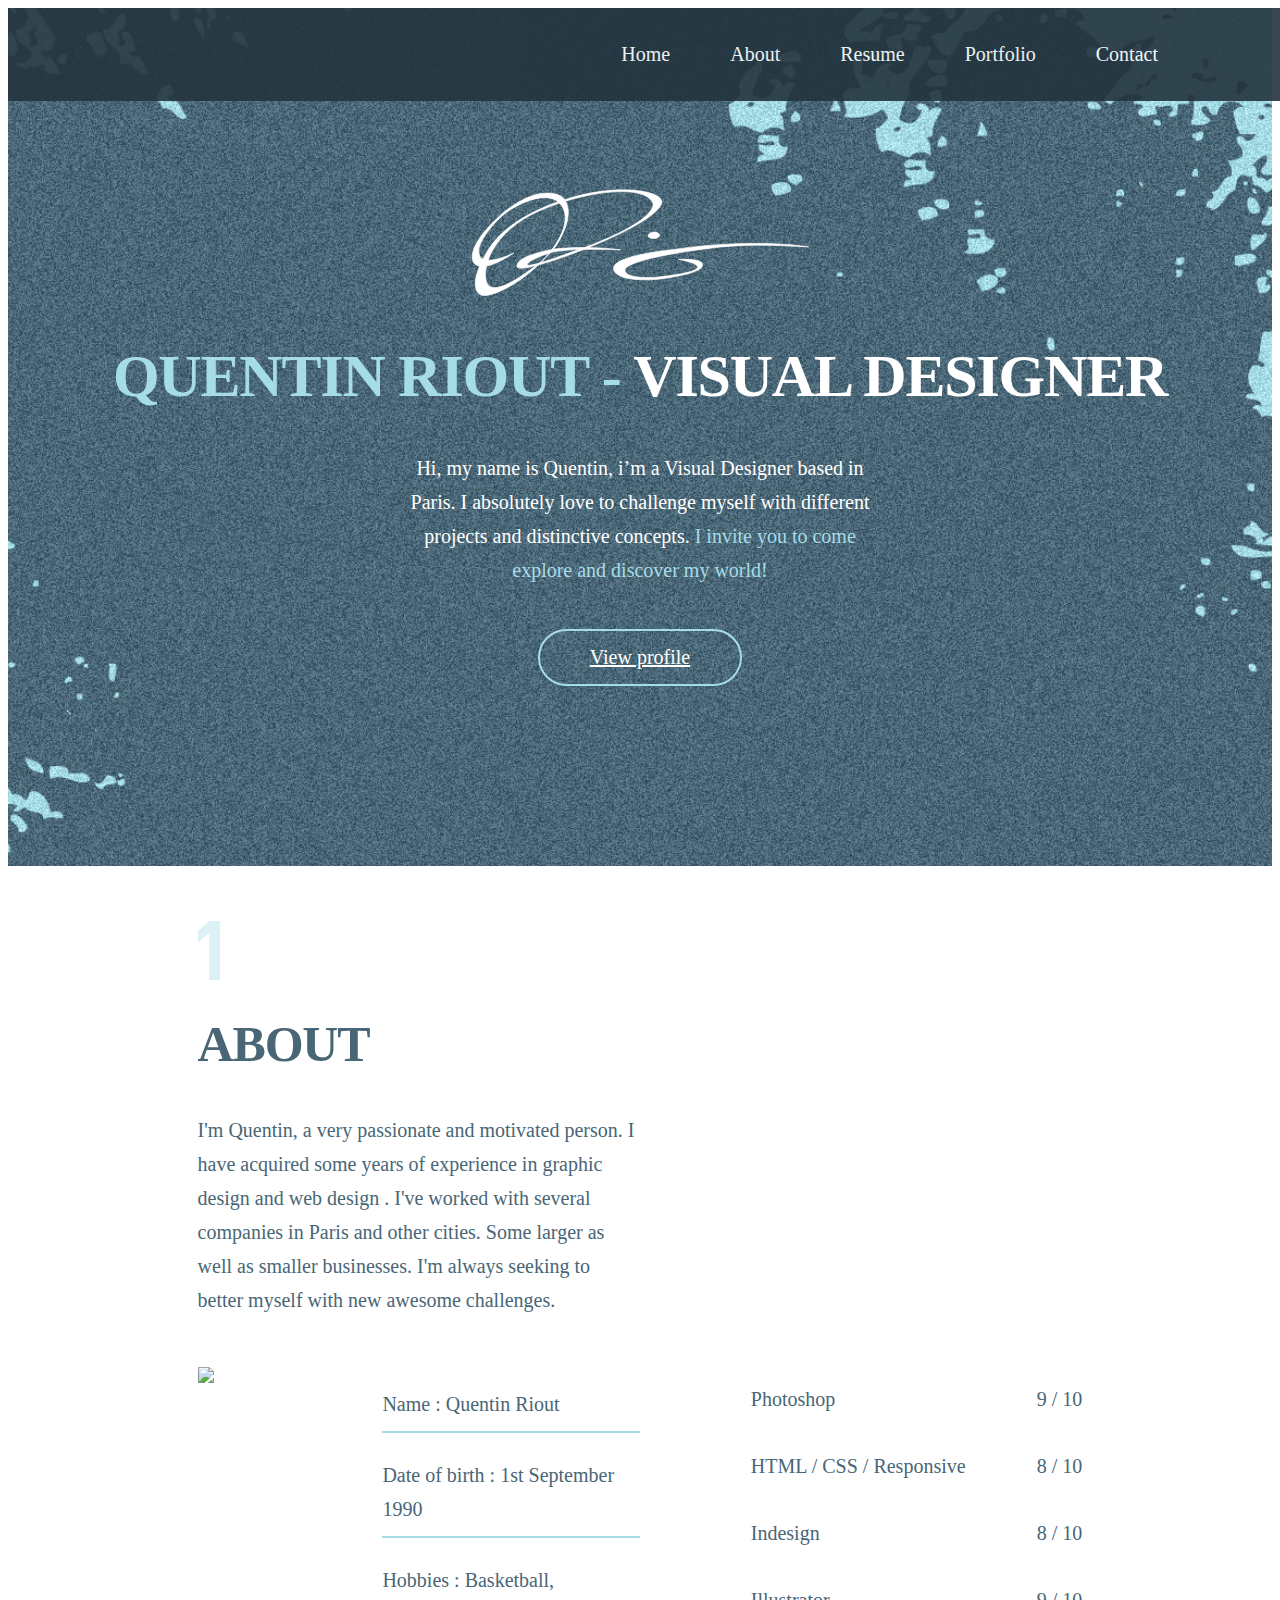
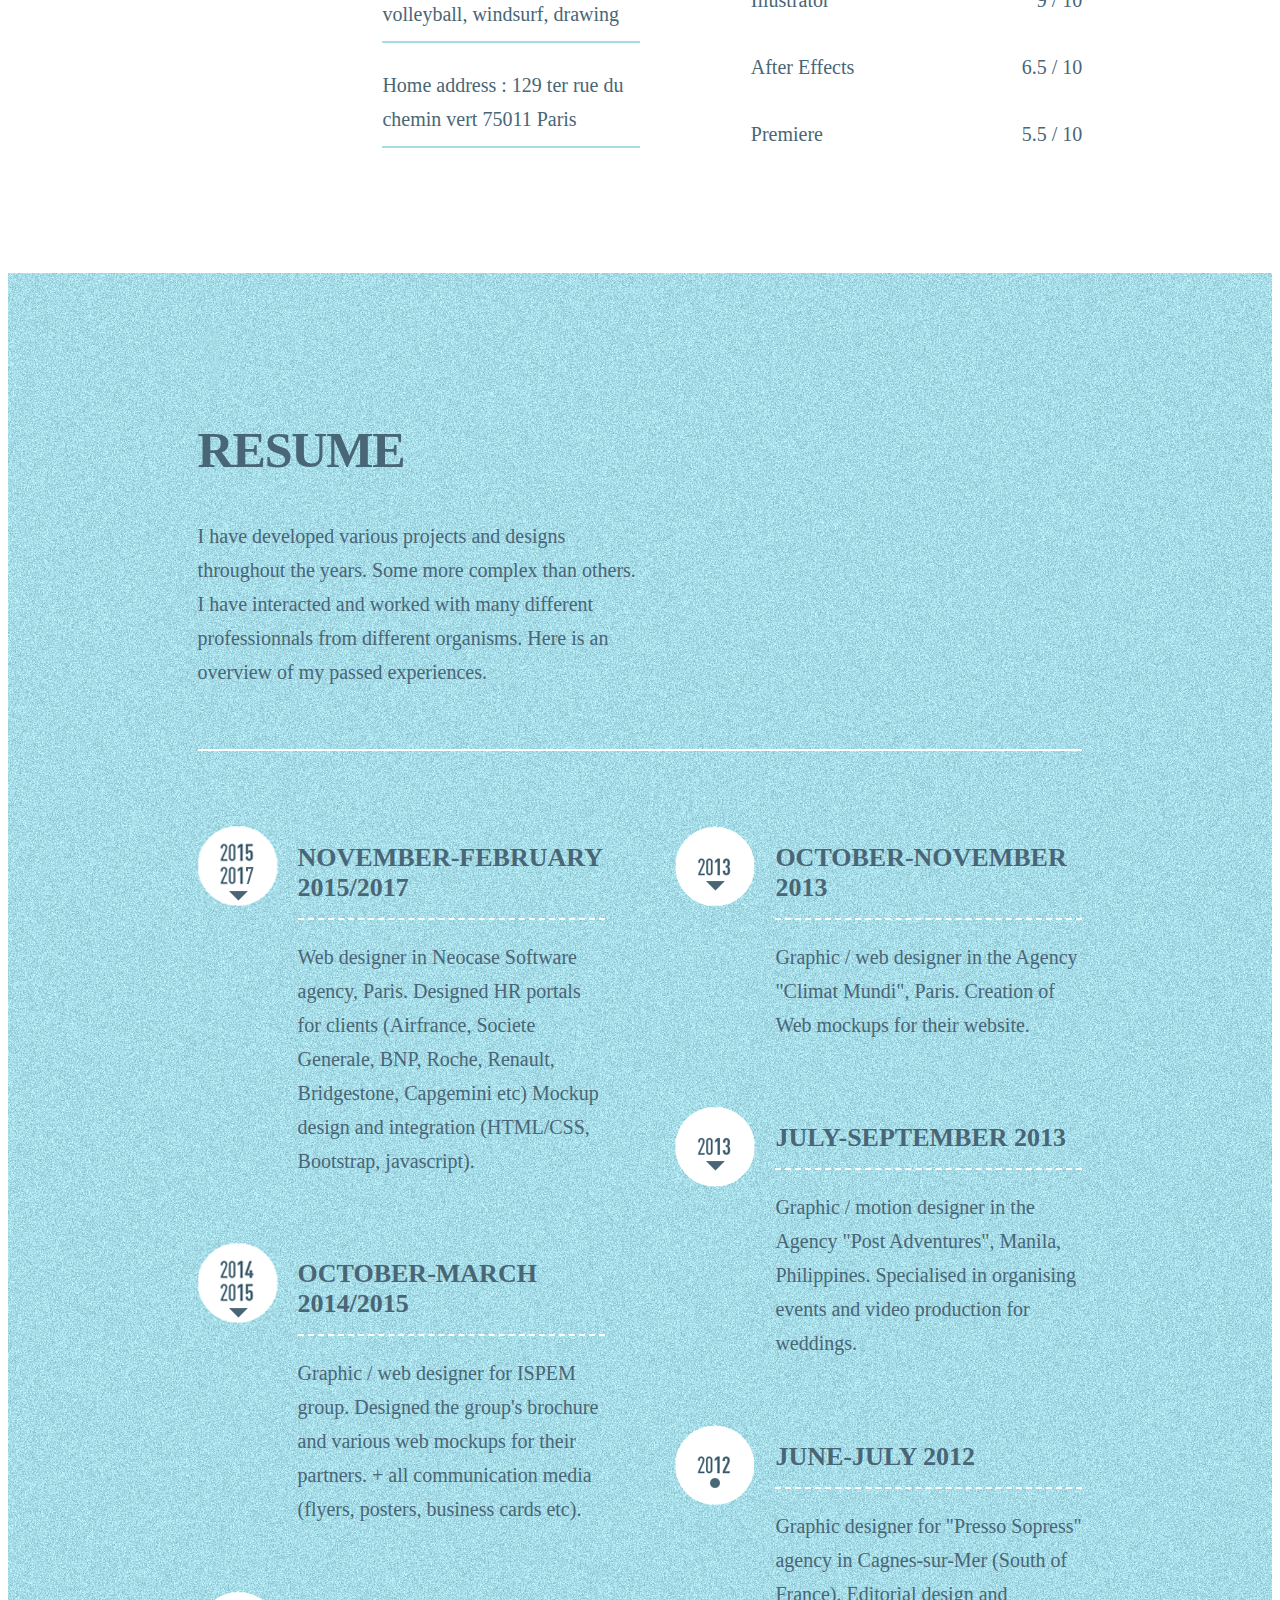
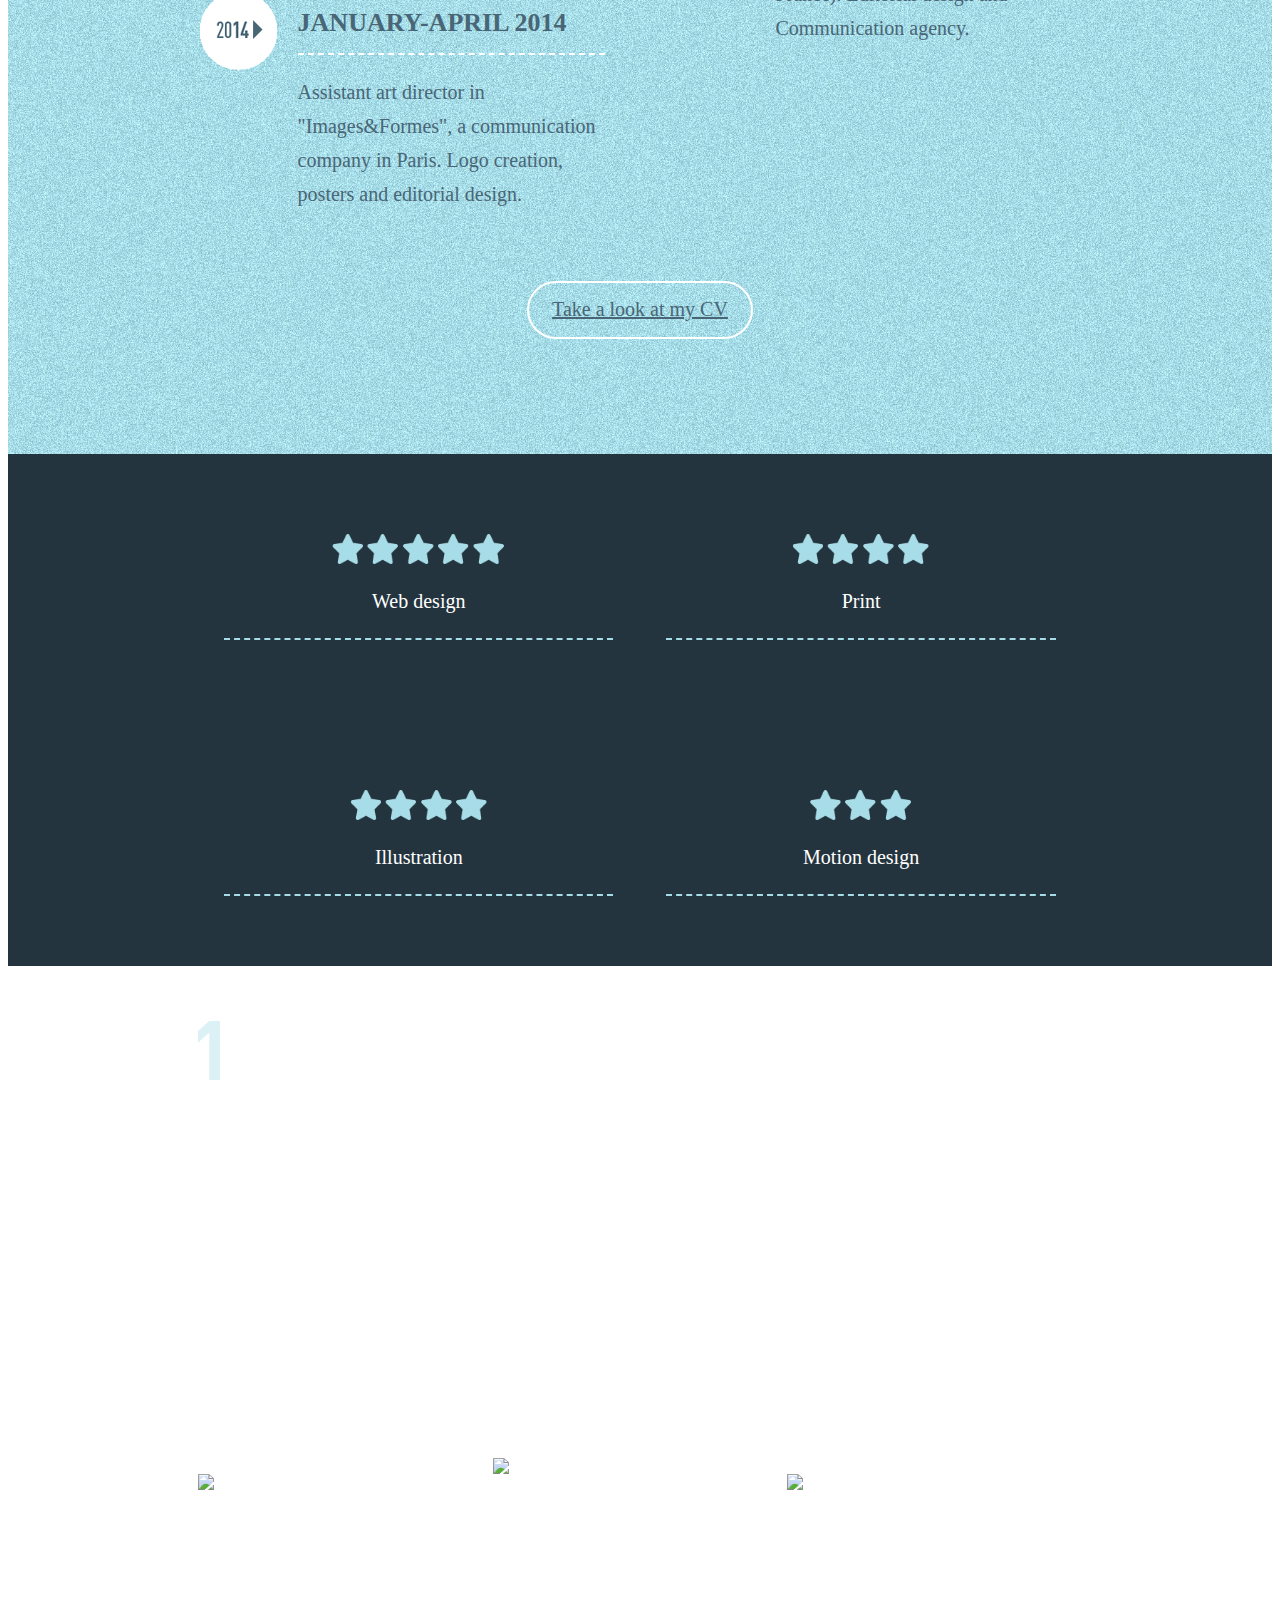
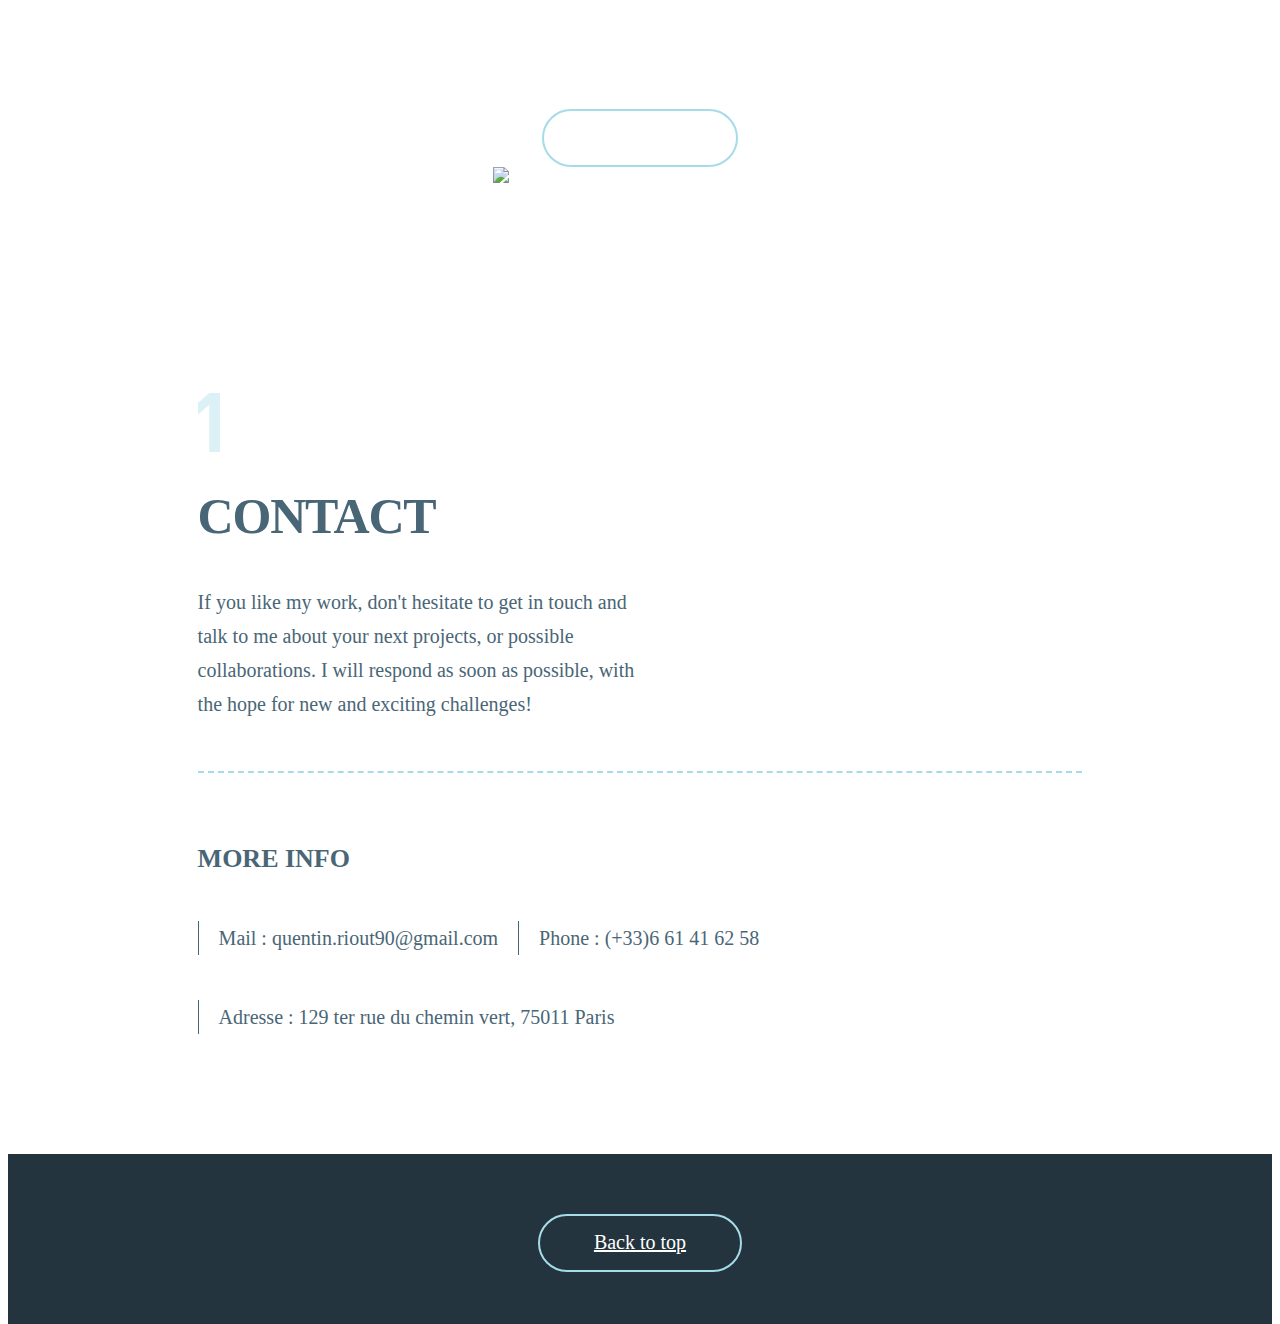
==== commit ba256cc4: "Update index.html" ====
--- a/index.html
+++ b/index.html
@@ -175,7 +175,7 @@
                     </div>
                 </div>
                 <div class="CVcontainer">
-                    <a href="./images/Quentin_Riout_CV.pdf" download>Take a look at my CV</a>
+                    <a href="./images/QR_CV_SITEWEB.pdf" download>Take a look at my CV</a>
 
                 </div>
             </div>
@@ -324,13 +324,33 @@
 })();
 
 	
-	
-$(document).on('click', 'a', function(event){
-    event.preventDefault();
-
-    $('html, body').animate({
-        scrollTop: $( $.attr(this, 'href') ).offset().top
-    }, 500);
+/*****************************
+SMOOTH SCROLLING TO ANCHOR BITCH
+*******************************/
+	
+$(document).ready(function(){
+  // Add smooth scrolling to all links
+  $("a").on('click', function(event) {
+
+    // Make sure this.hash has a value before overriding default behavior
+    if (this.hash !== "") {
+      // Prevent default anchor click behavior
+      event.preventDefault();
+
+      // Store hash
+      var hash = this.hash;
+
+      // Using jQuery's animate() method to add smooth page scroll
+      // The optional number (800) specifies the number of milliseconds it takes to scroll to the specified area
+      $('html, body').animate({
+        scrollTop: $(hash).offset().top
+      }, 800, function(){
+   
+        // Add hash (#) to URL when done scrolling (default click behavior)
+        window.location.hash = hash;
+      });
+    } // End if
+  });
 });
 	
 	
--- a/css/style.css
+++ b/css/style.css
@@ -415,6 +415,7 @@
 .IntroBox {
     margin-bottom: 50px;
     margin-top: 30px;
+    background: transparent url("../images/testNumb1.png") no-repeat scroll 0 0;
 }
 
 .secondContainerInfoBox img {
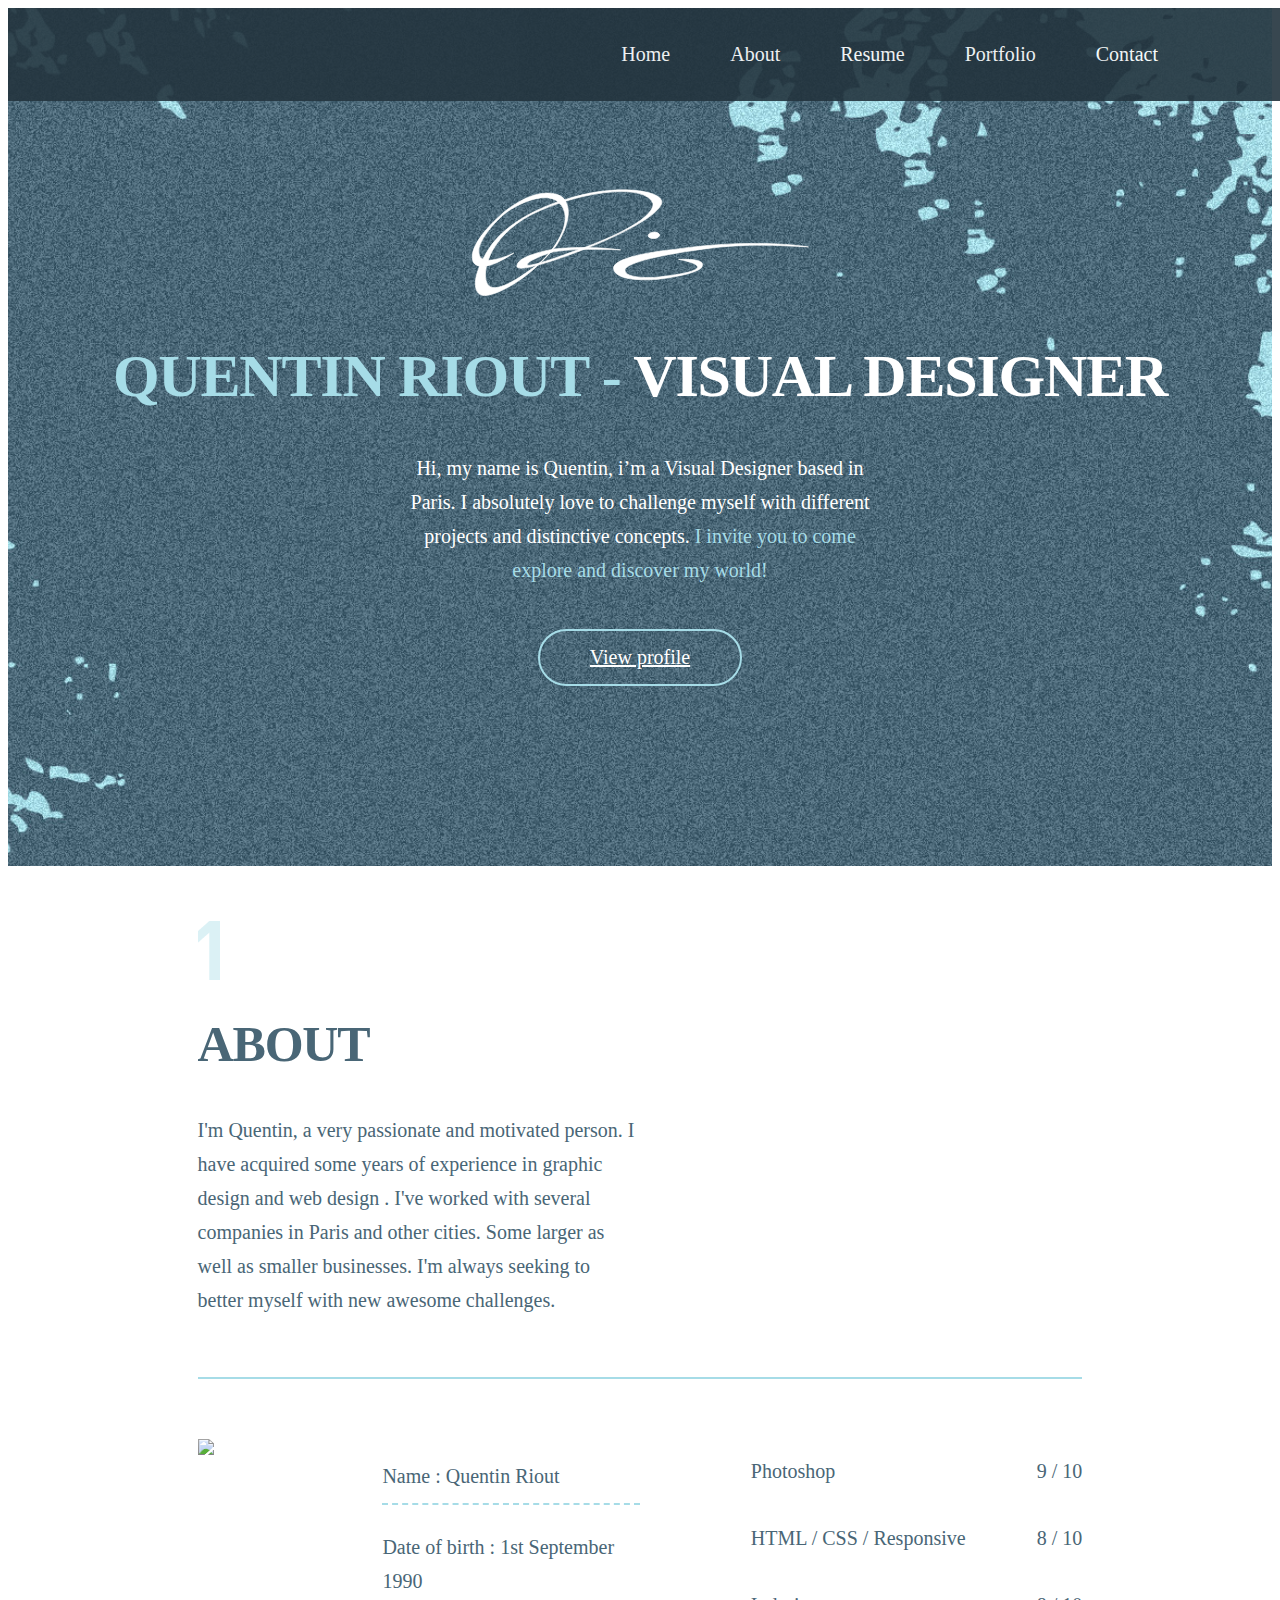
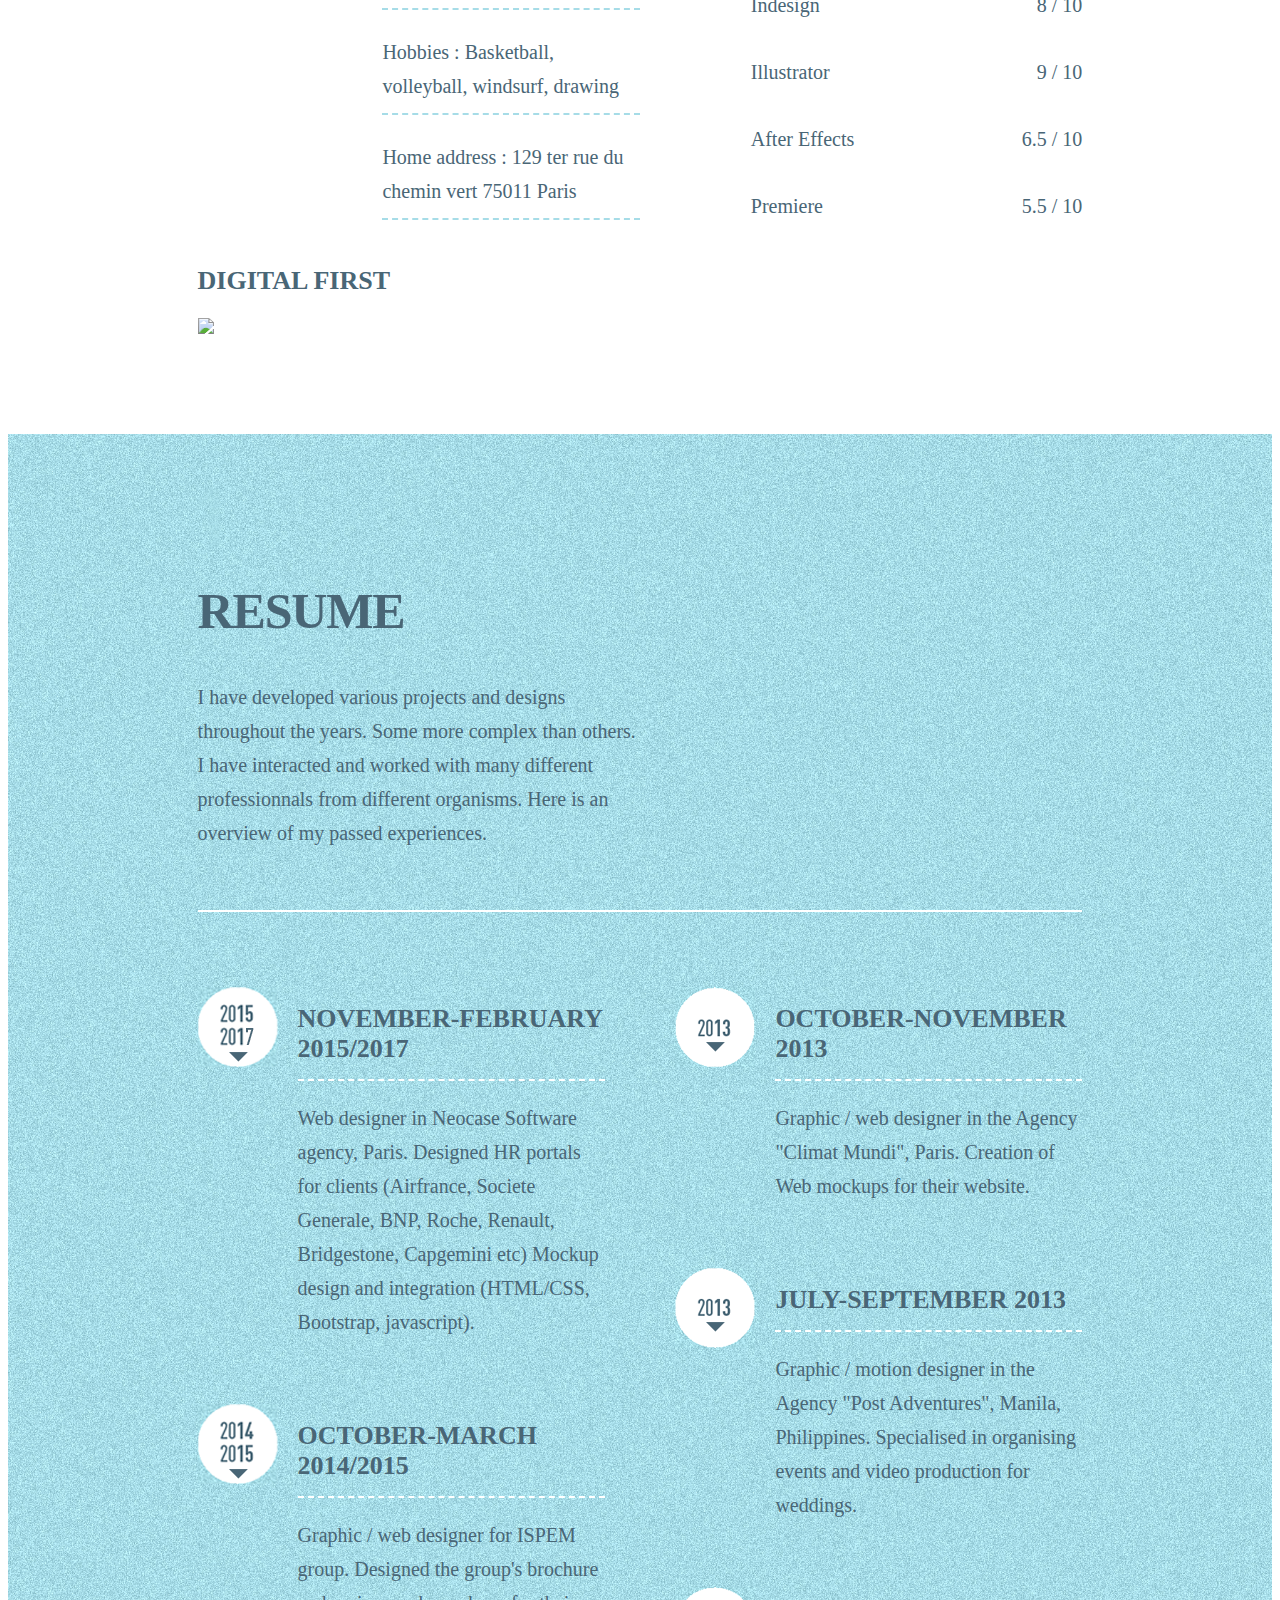
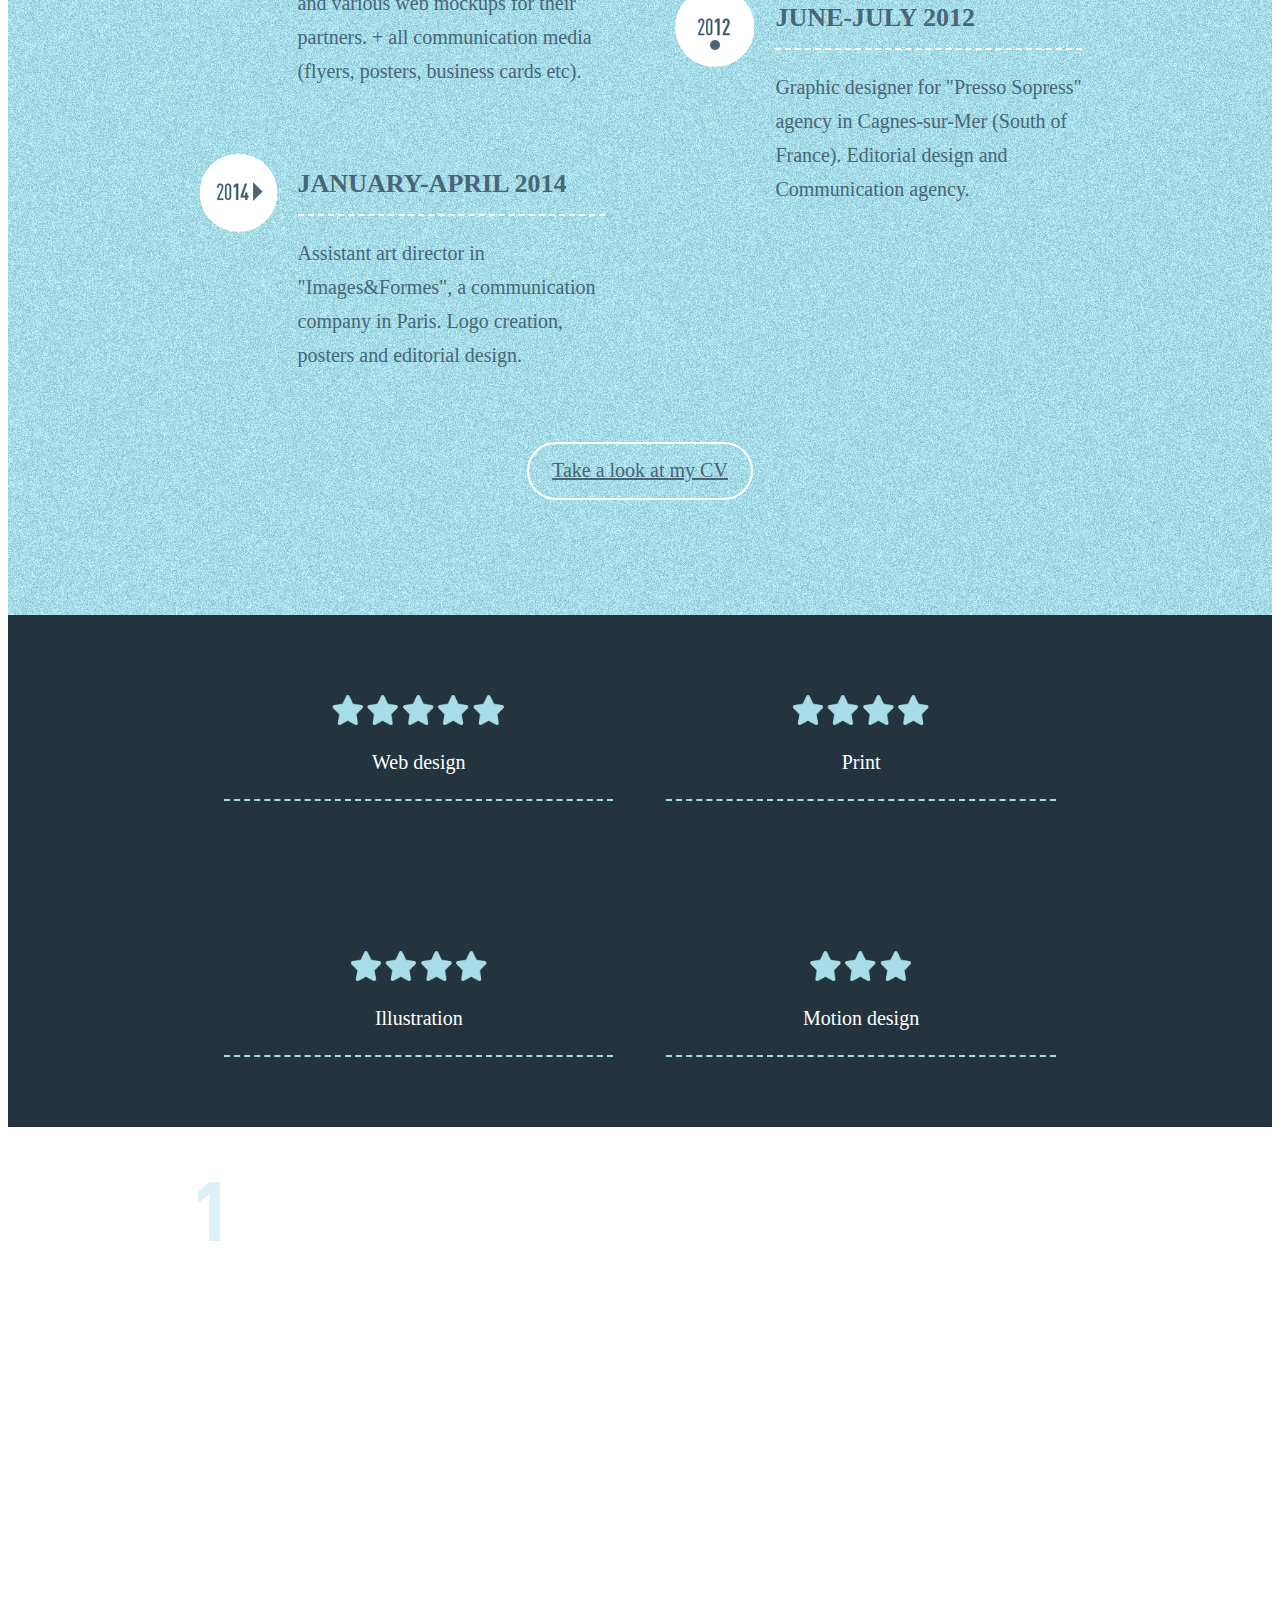
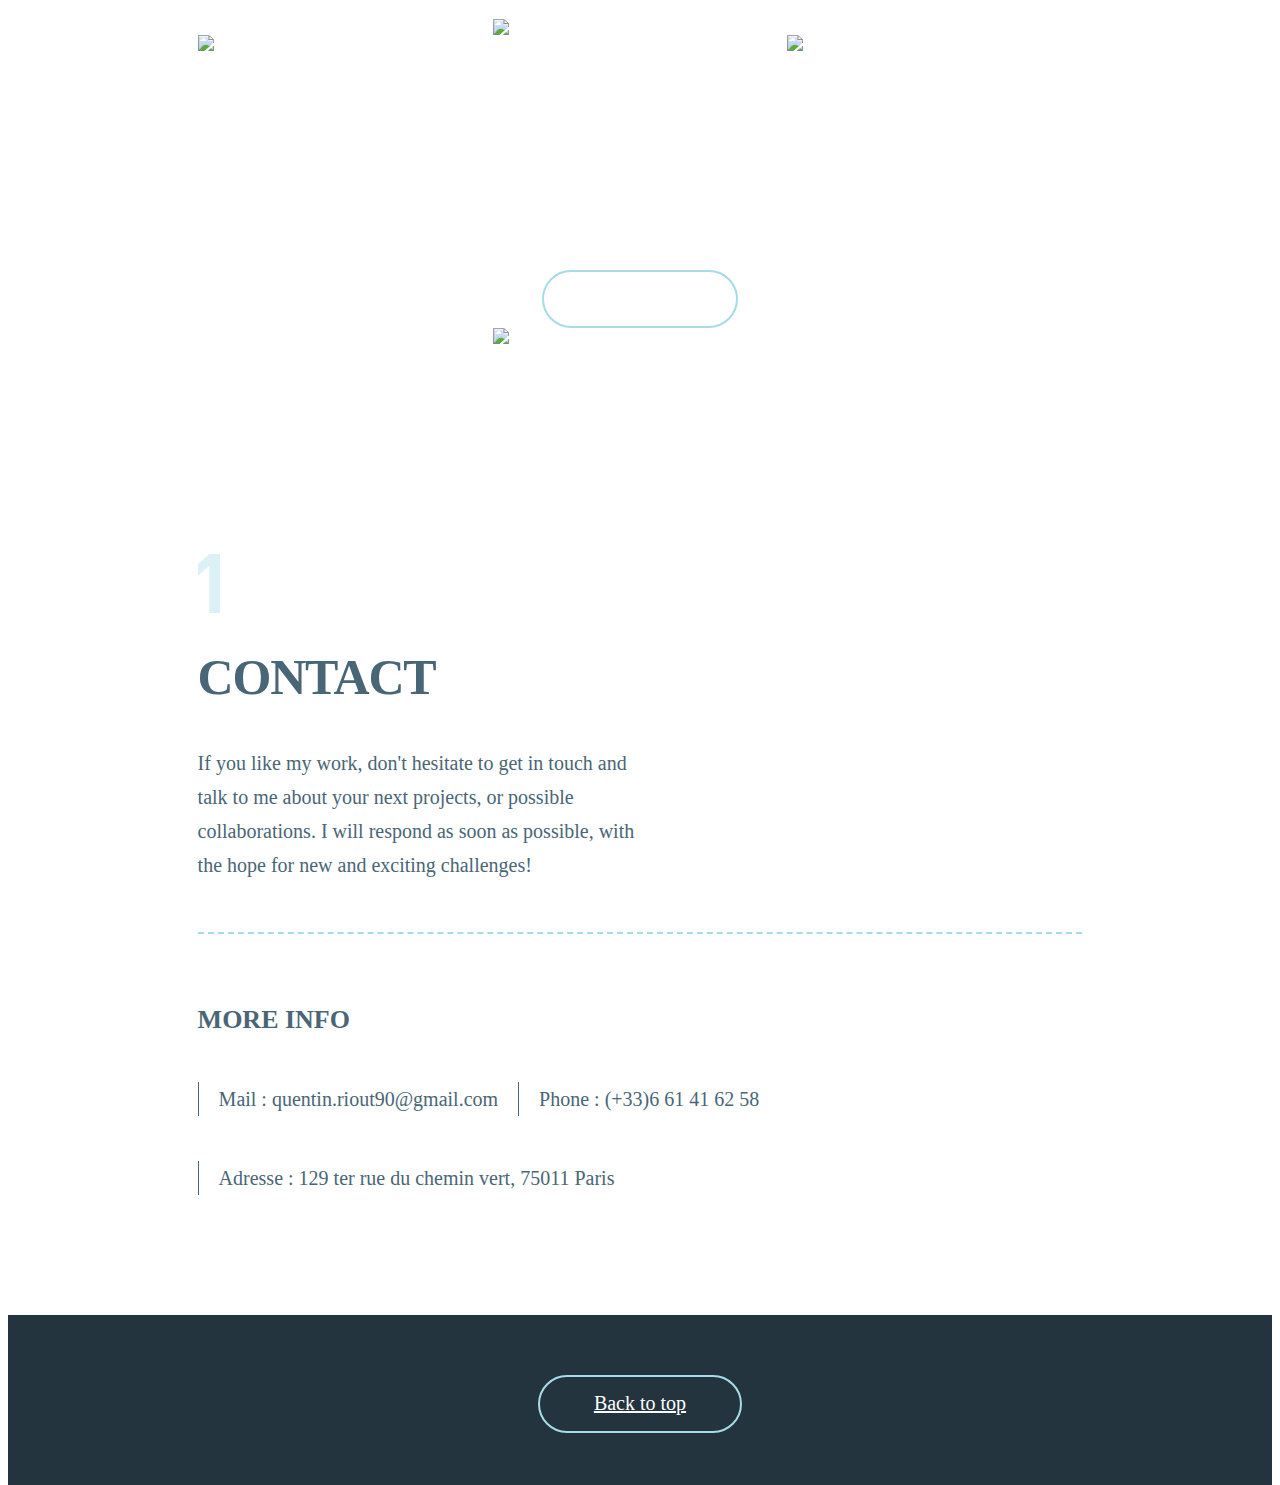
==== commit caef00ea: "Update index.html" ====
--- a/index.html
+++ b/index.html
@@ -104,6 +104,10 @@
                         <p>Hobbies : <span>Basketball, volleyball, windsurf, drawing</span></p>
                         <p>Home address : <span>129 ter rue du chemin vert 75011 Paris</span></p>
                     </div>
+		    <div class="DigitalBox">
+		    	<h2>DIGITAL FIRST</h2>
+			<img src="./images/DigitalDev.png">
+		    </div>
                 </div>
                 <div class="rightBox">
                     <label class="SkillName ps">Photoshop</label>
--- a/css/style.css
+++ b/css/style.css
@@ -413,9 +413,16 @@
 }
 
 .IntroBox {
-    margin-bottom: 50px;
+    margin-bottom: 60px;
     margin-top: 30px;
     background: transparent url("../images/testNumb1.png") no-repeat scroll 0 0;
+}
+
+.secondContainerInfoBox {
+    padding-top: 60px;
+    float: left;
+    width: 100%;
+    border-top: 2px solid #a6dce7;
 }
 
 .secondContainerInfoBox img {
@@ -438,13 +445,22 @@
     margin-bottom: 25px;
     margin-left: 30px;
     padding-bottom: 10px;
-    border-bottom: 2px solid #a6dce7;
+    border-bottom: 2px dashed #a6dce7;
     color: #496676;
     font-family: 'DinNarrowBold' !important;
 }
 
 .secondContainerInfoBox .leftBox .PersoInfo p span {
     font-family: 'DinNarrowMedium' !important;
+}
+
+.DigitalBox {
+    width: 100%;
+    float: left;
+}
+
+#secondContainer .DigitalBox h2 {
+    color: #496676;
 }
 
 .secondContainerInfoBox .rightBox {
@@ -1155,8 +1171,7 @@
         width: 90%;
         padding-left: 5%;
         padding-right: 5%;
-        background-size: 2000px;
-        background-position-x: -200px;
+        background: url(../images/4thContentBackGroundMobile.jpg) repeat; 
     }
 
     #fourthContainer .IntroBox p {
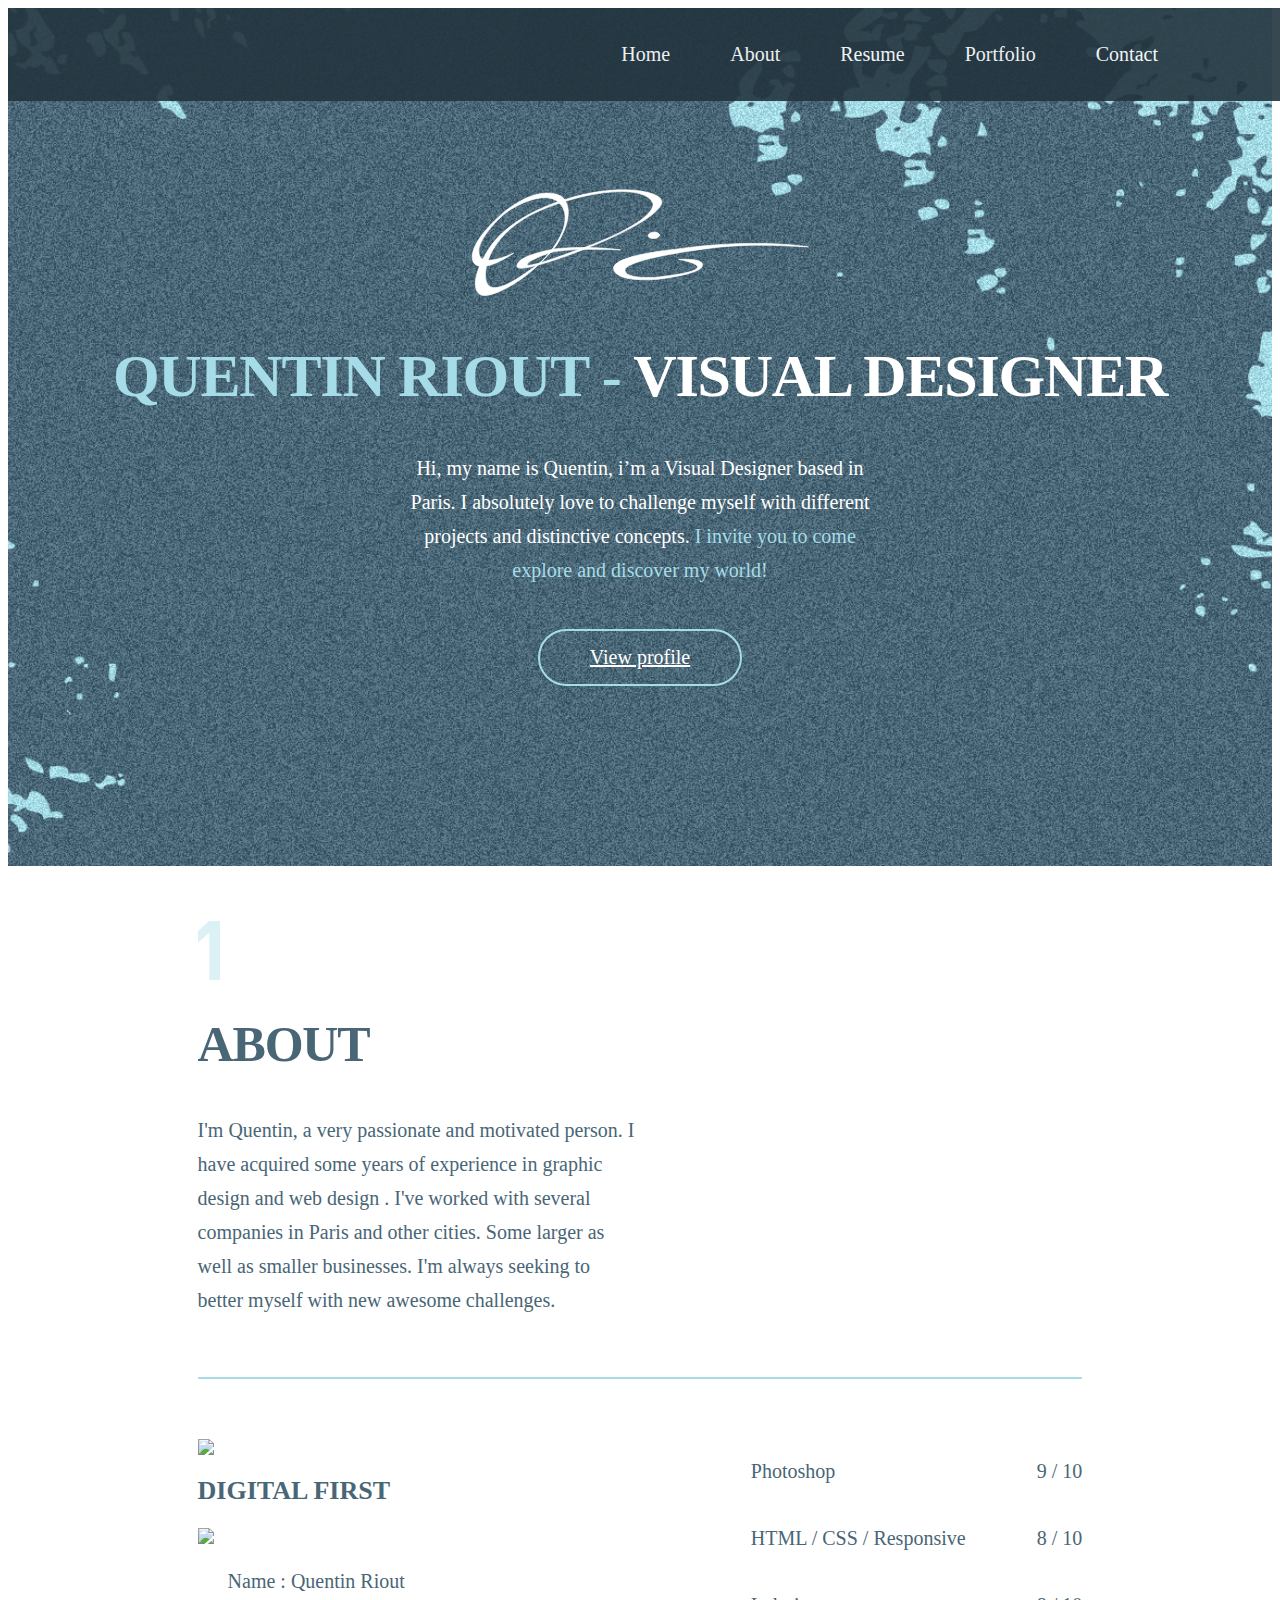
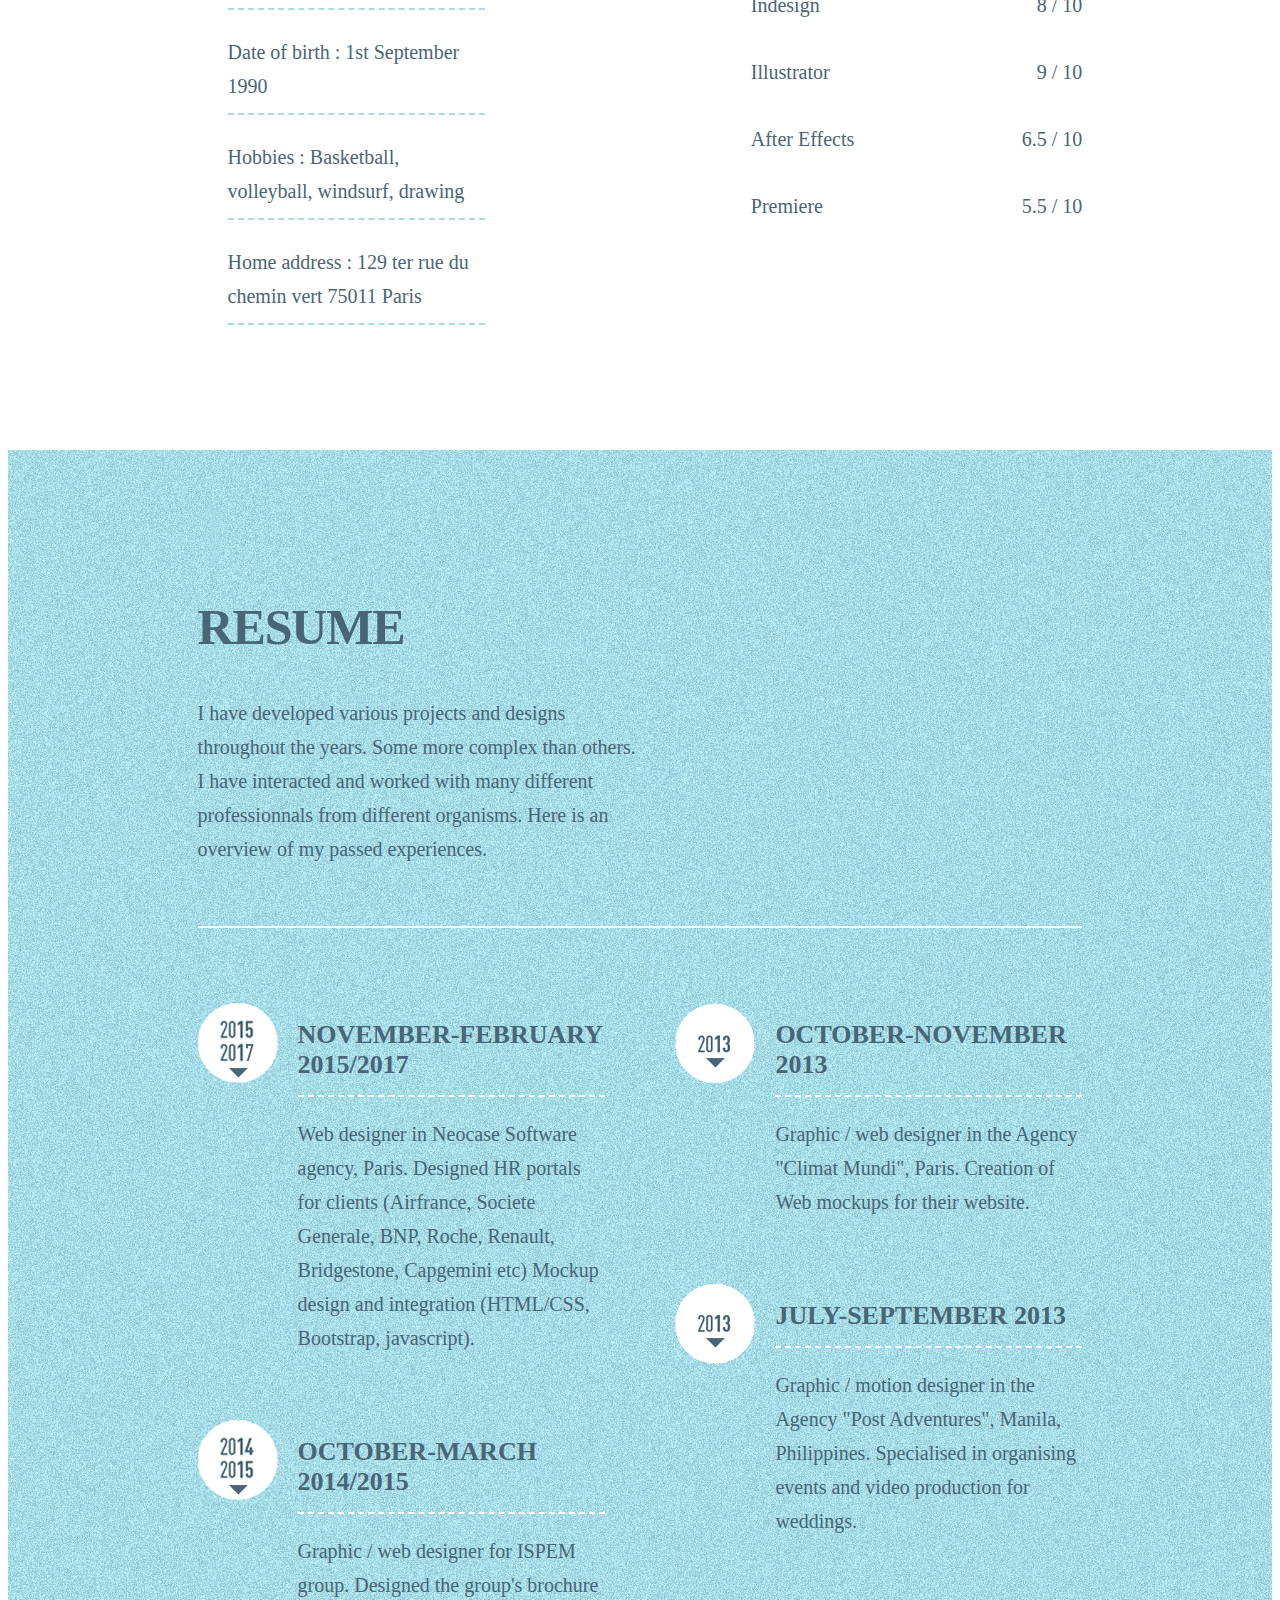
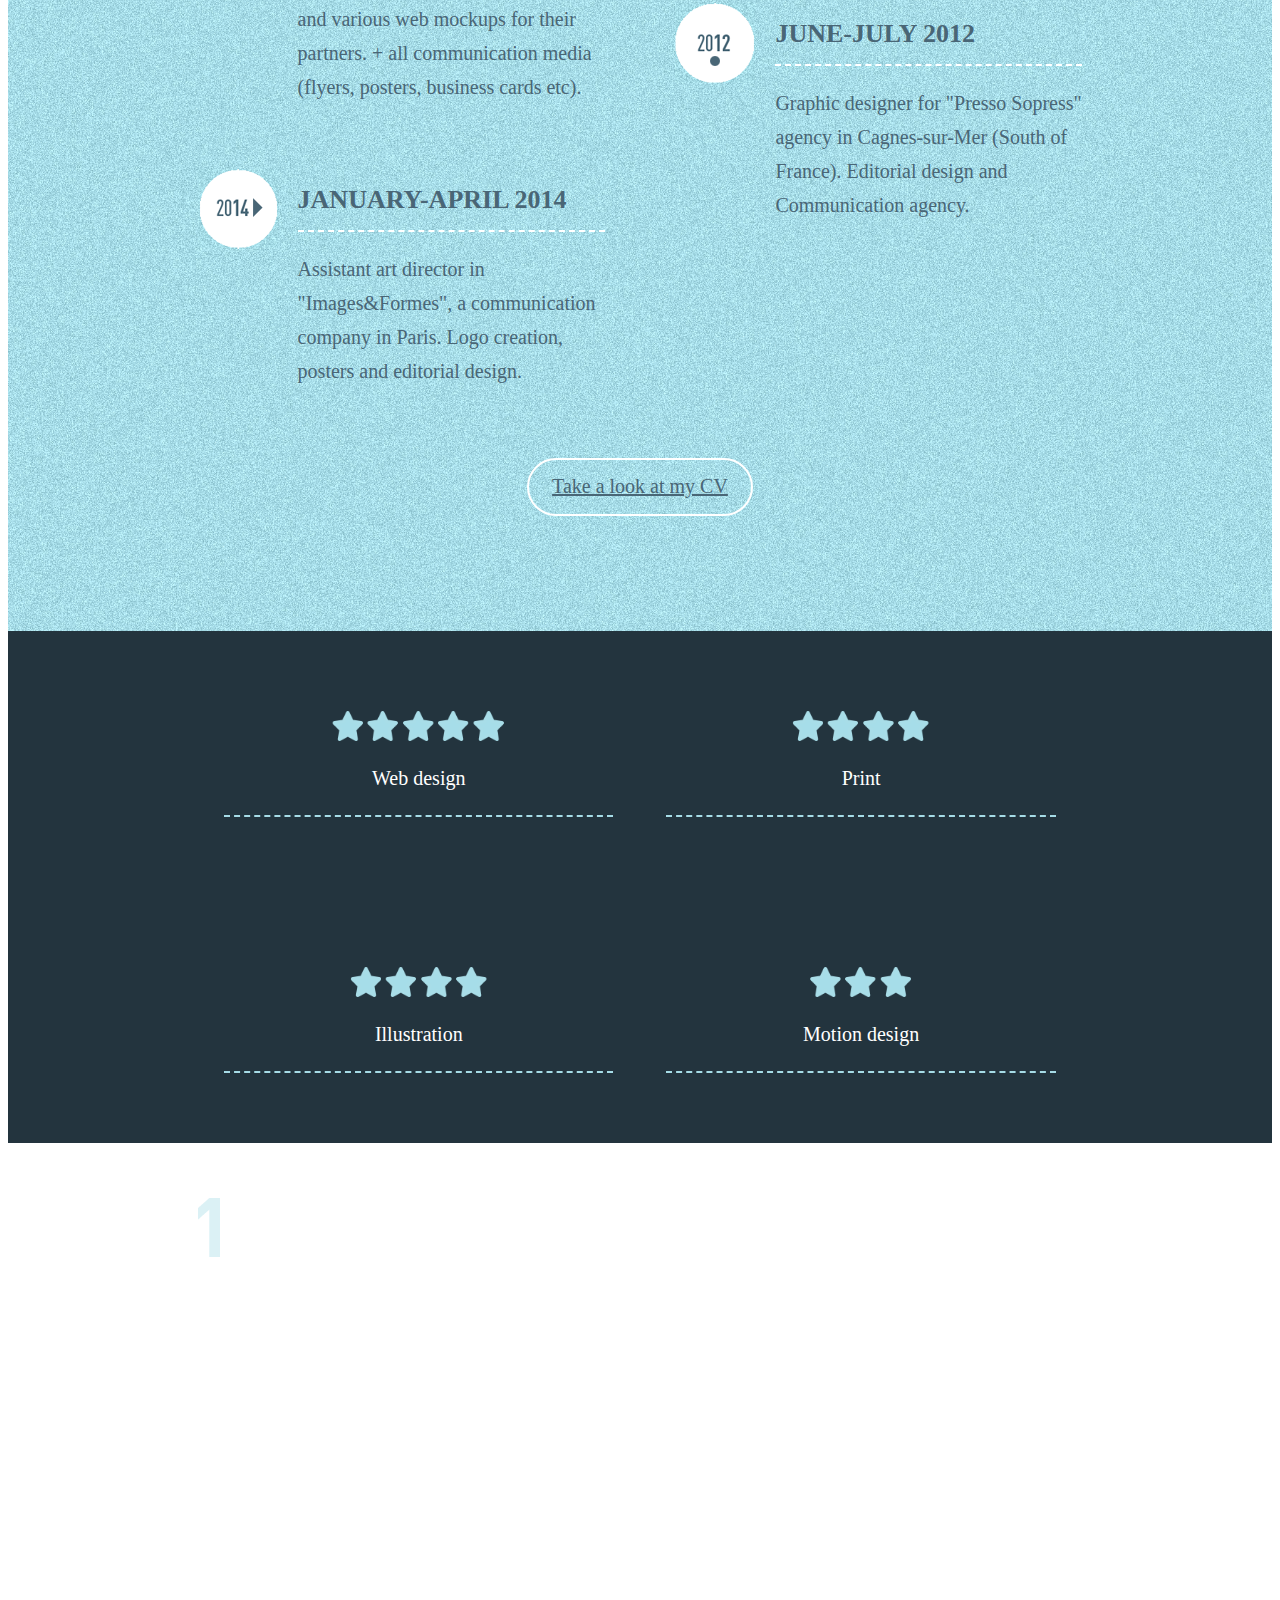
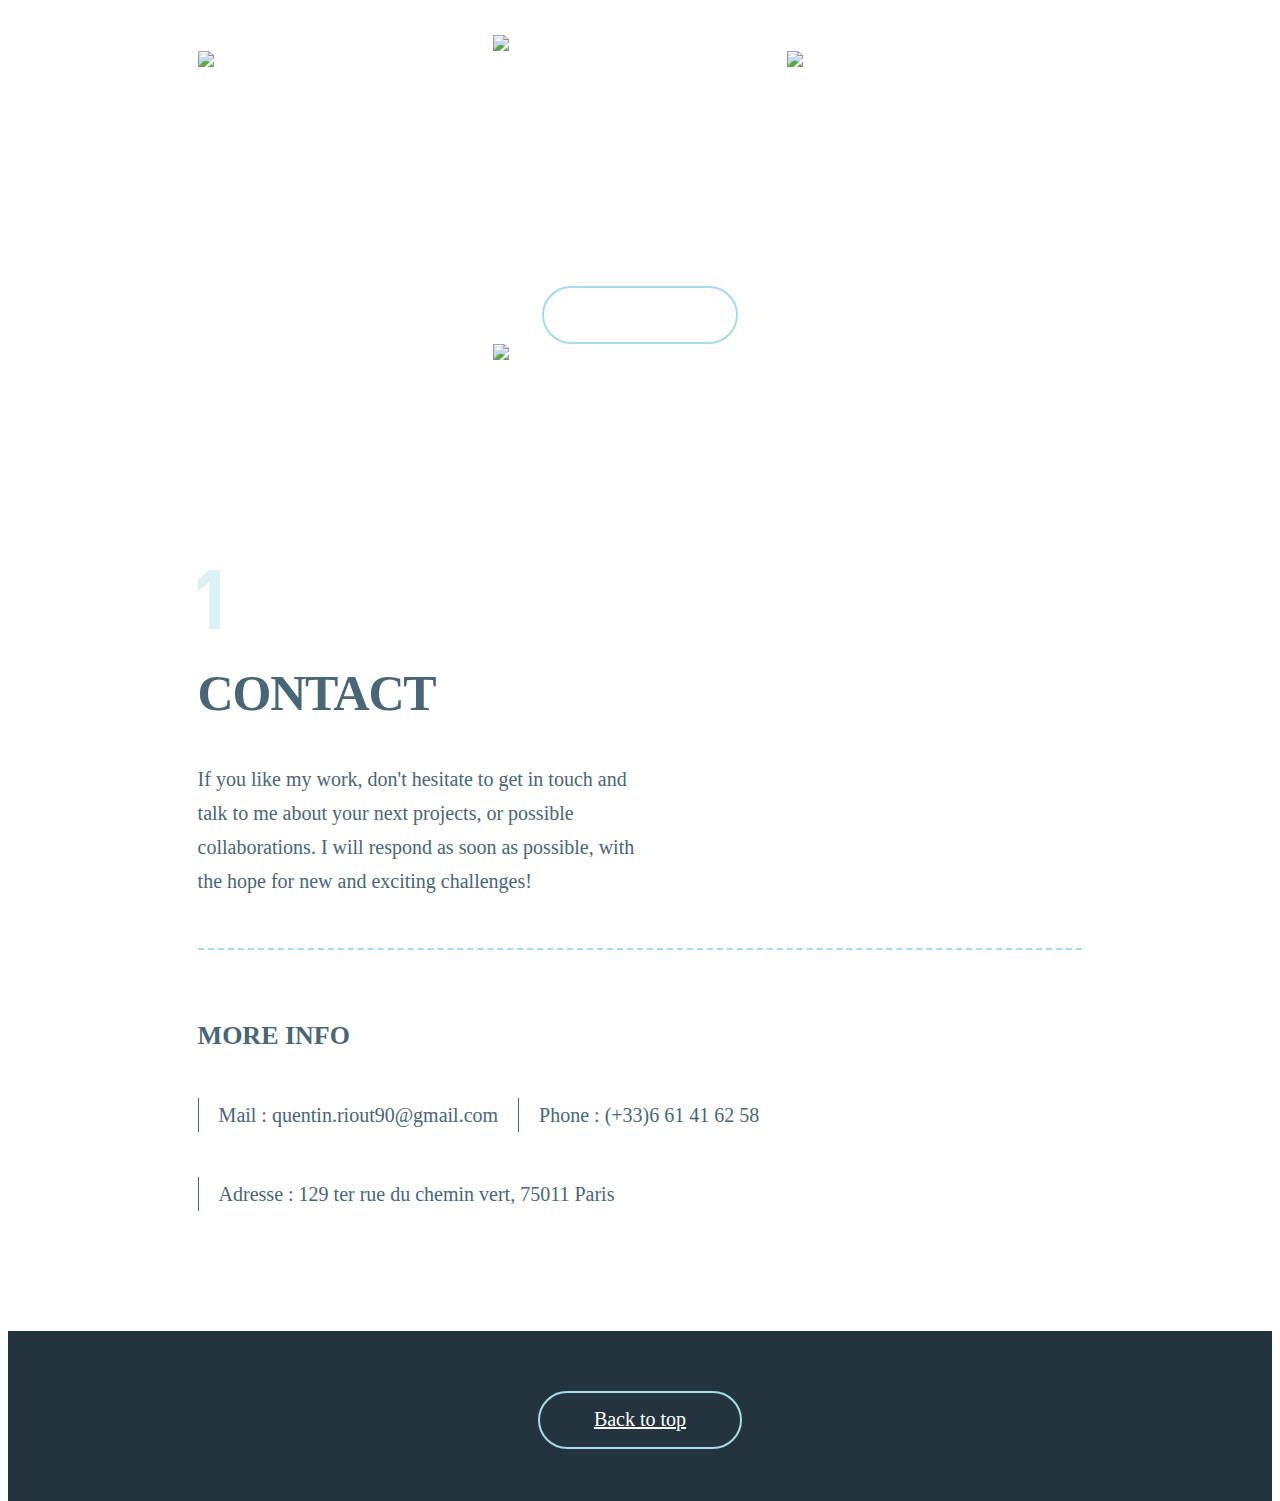
==== commit dd846c17: "Update index.html" ====
--- a/index.html
+++ b/index.html
@@ -98,16 +98,16 @@
             <div class="secondContainerInfoBox">
                 <div class="leftBox">
                     <img src="./images/myPhoto.jpg">
-                    <div class="PersoInfo">
+		    <div class="DigitalBox">
+		    	<h2>DIGITAL FIRST</h2>
+			<img src="./images/DigitalDev.png">
+		    </div>
+		    <div class="PersoInfo">
                         <p>Name : <span>Quentin Riout</span></p>
                         <p>Date of birth : <span>1st September 1990</span></p>
                         <p>Hobbies : <span>Basketball, volleyball, windsurf, drawing</span></p>
                         <p>Home address : <span>129 ter rue du chemin vert 75011 Paris</span></p>
                     </div>
-		    <div class="DigitalBox">
-		    	<h2>DIGITAL FIRST</h2>
-			<img src="./images/DigitalDev.png">
-		    </div>
                 </div>
                 <div class="rightBox">
                     <label class="SkillName ps">Photoshop</label>
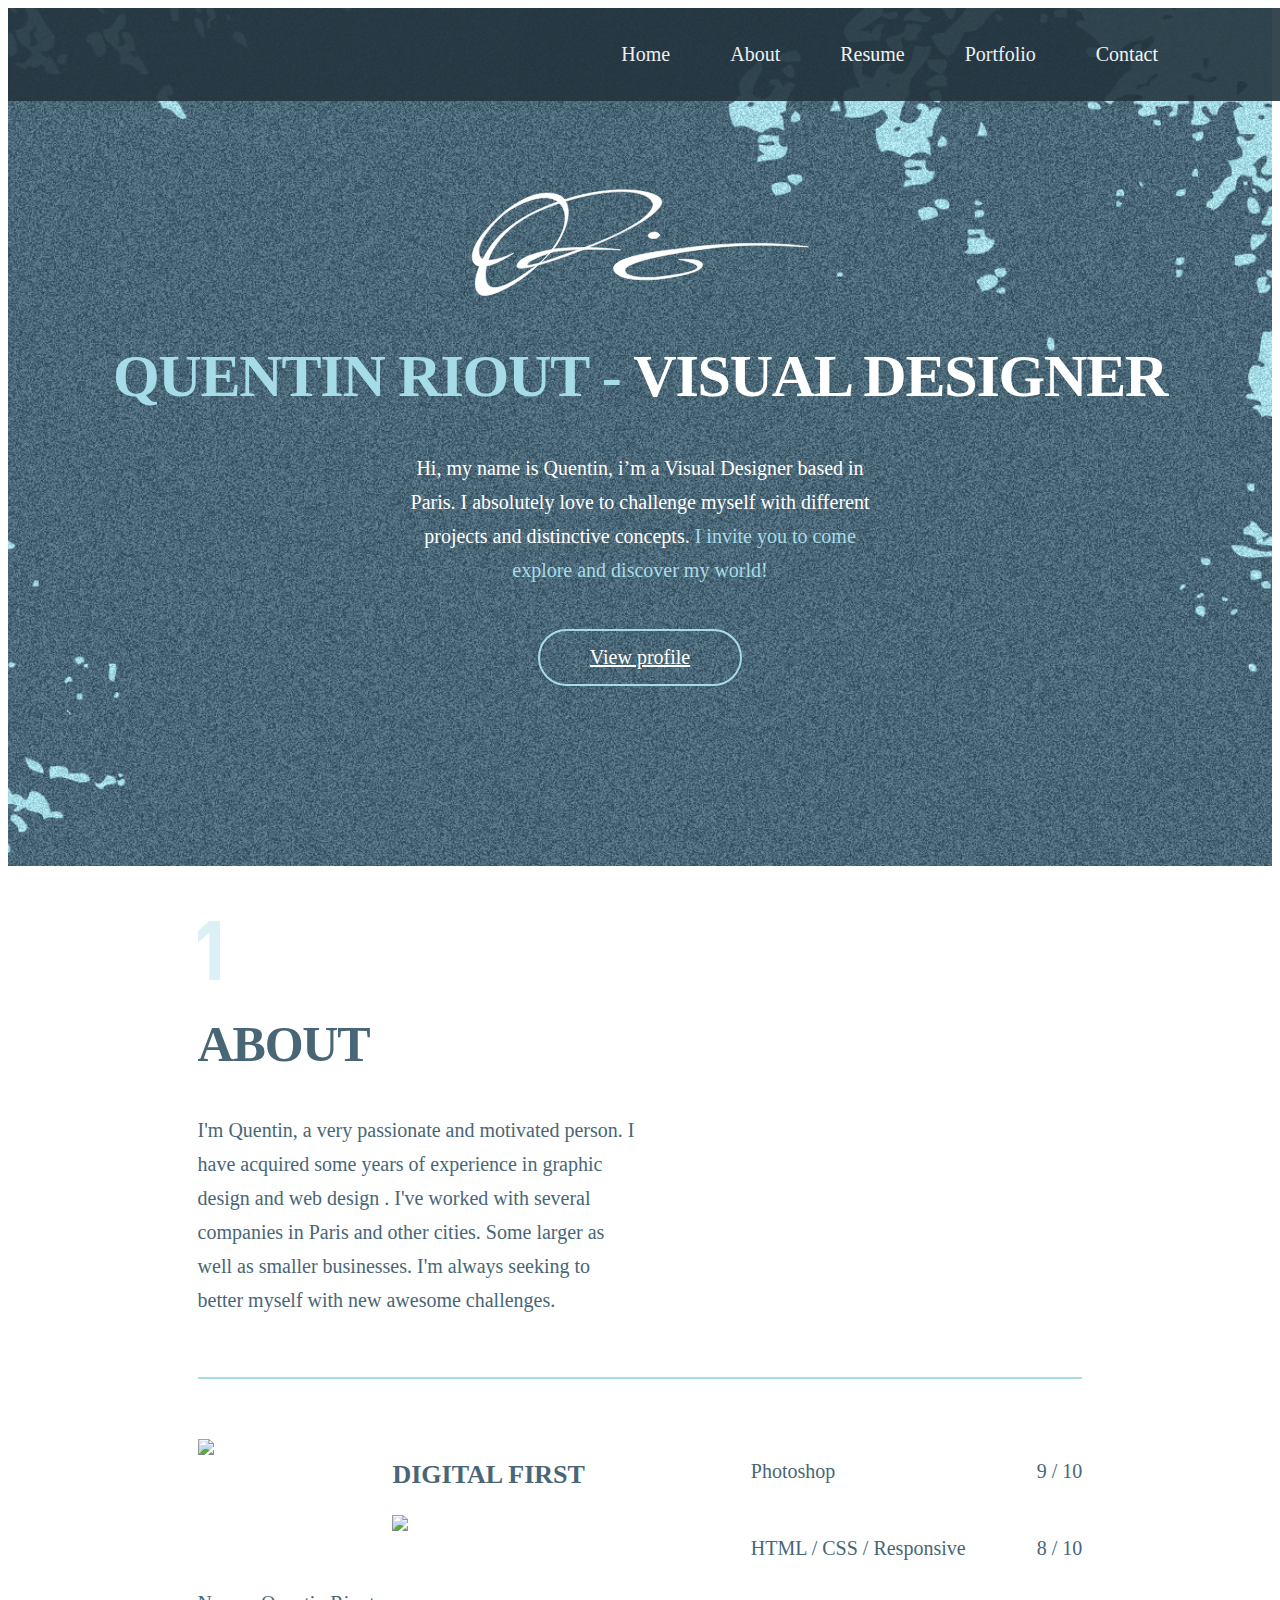
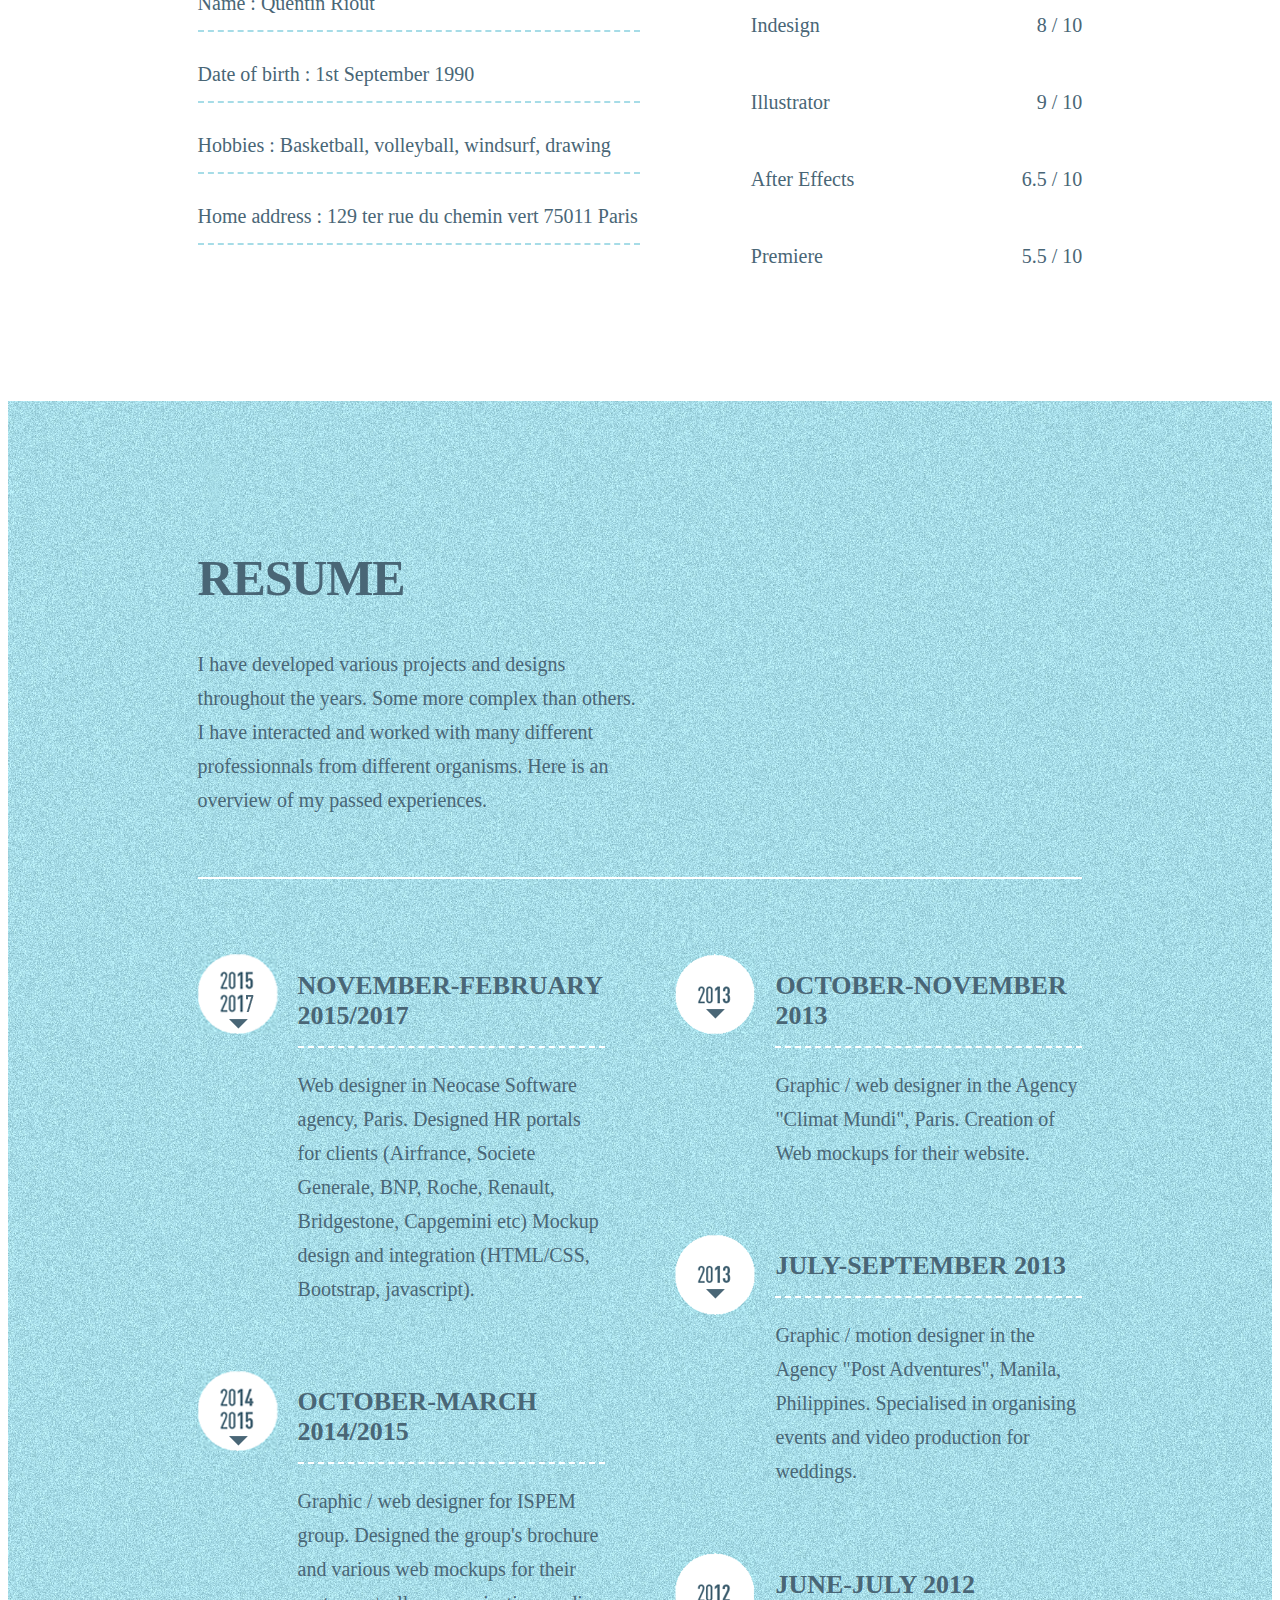
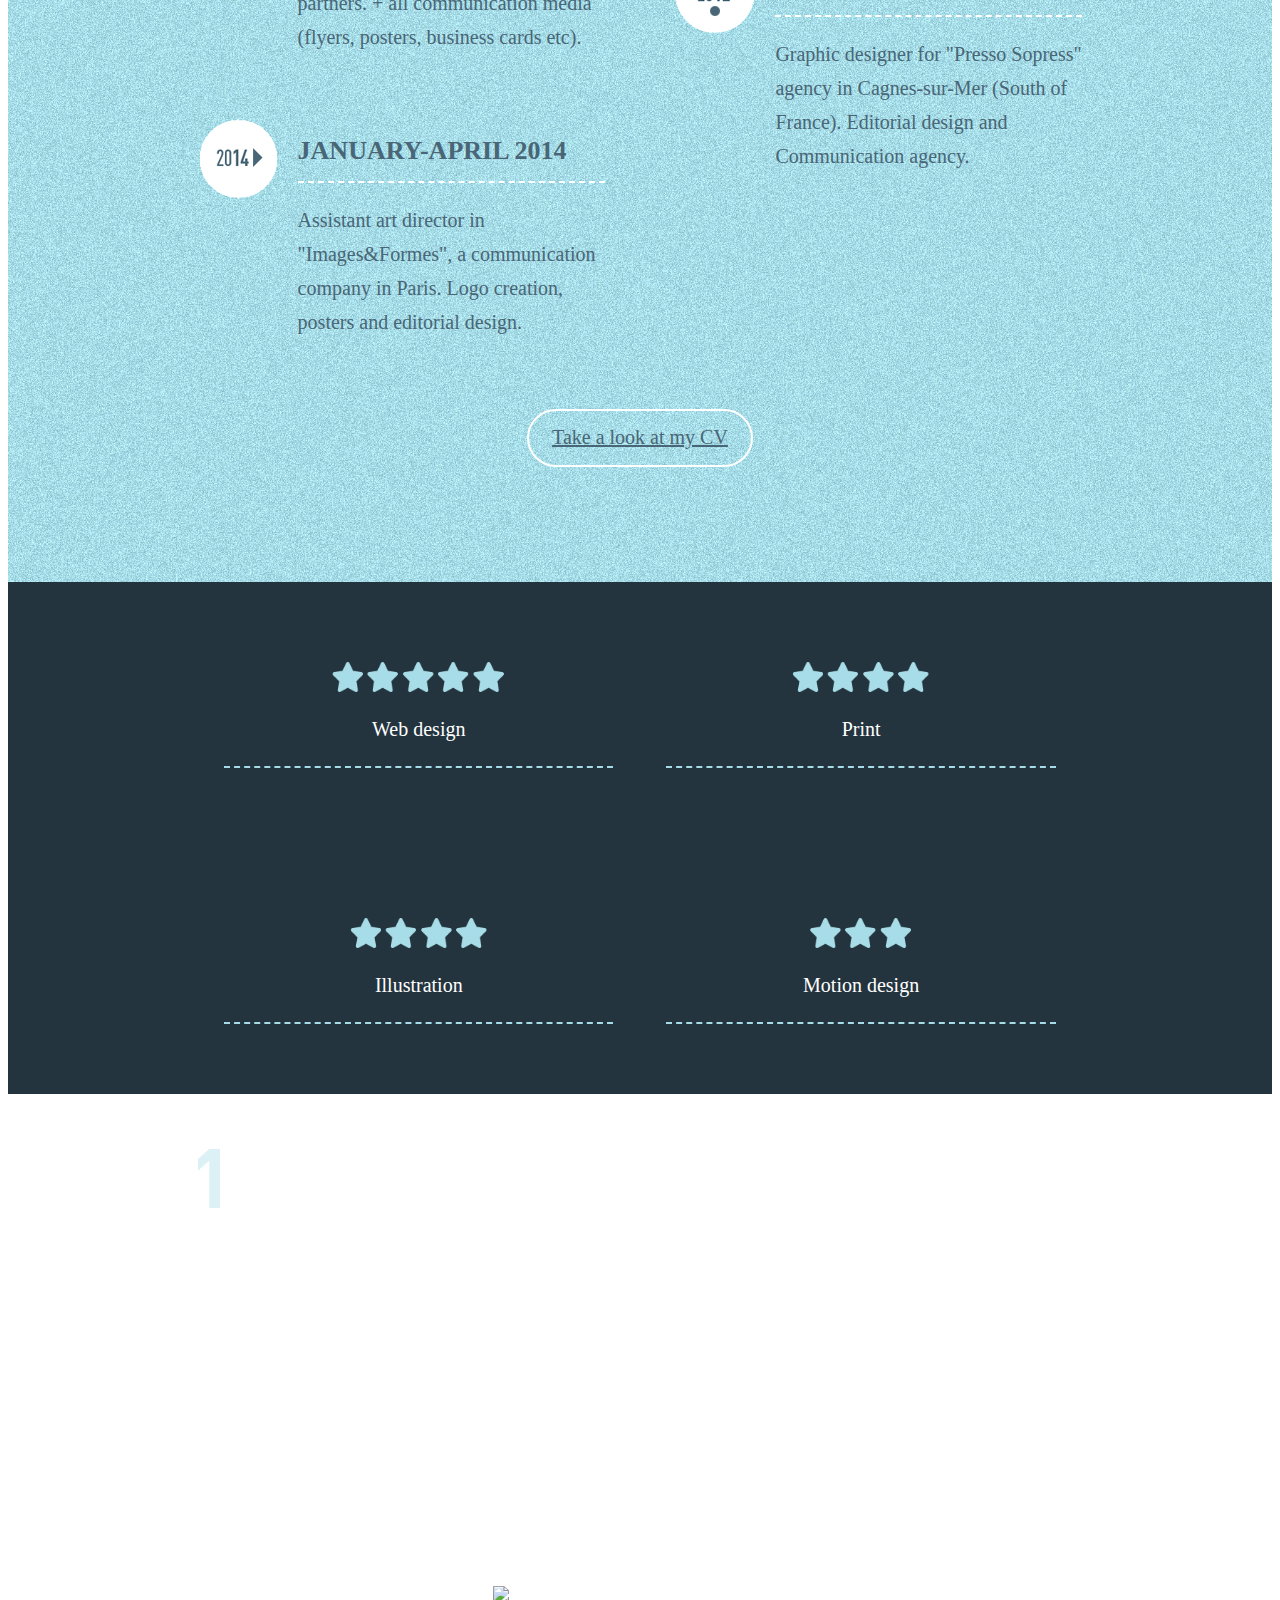
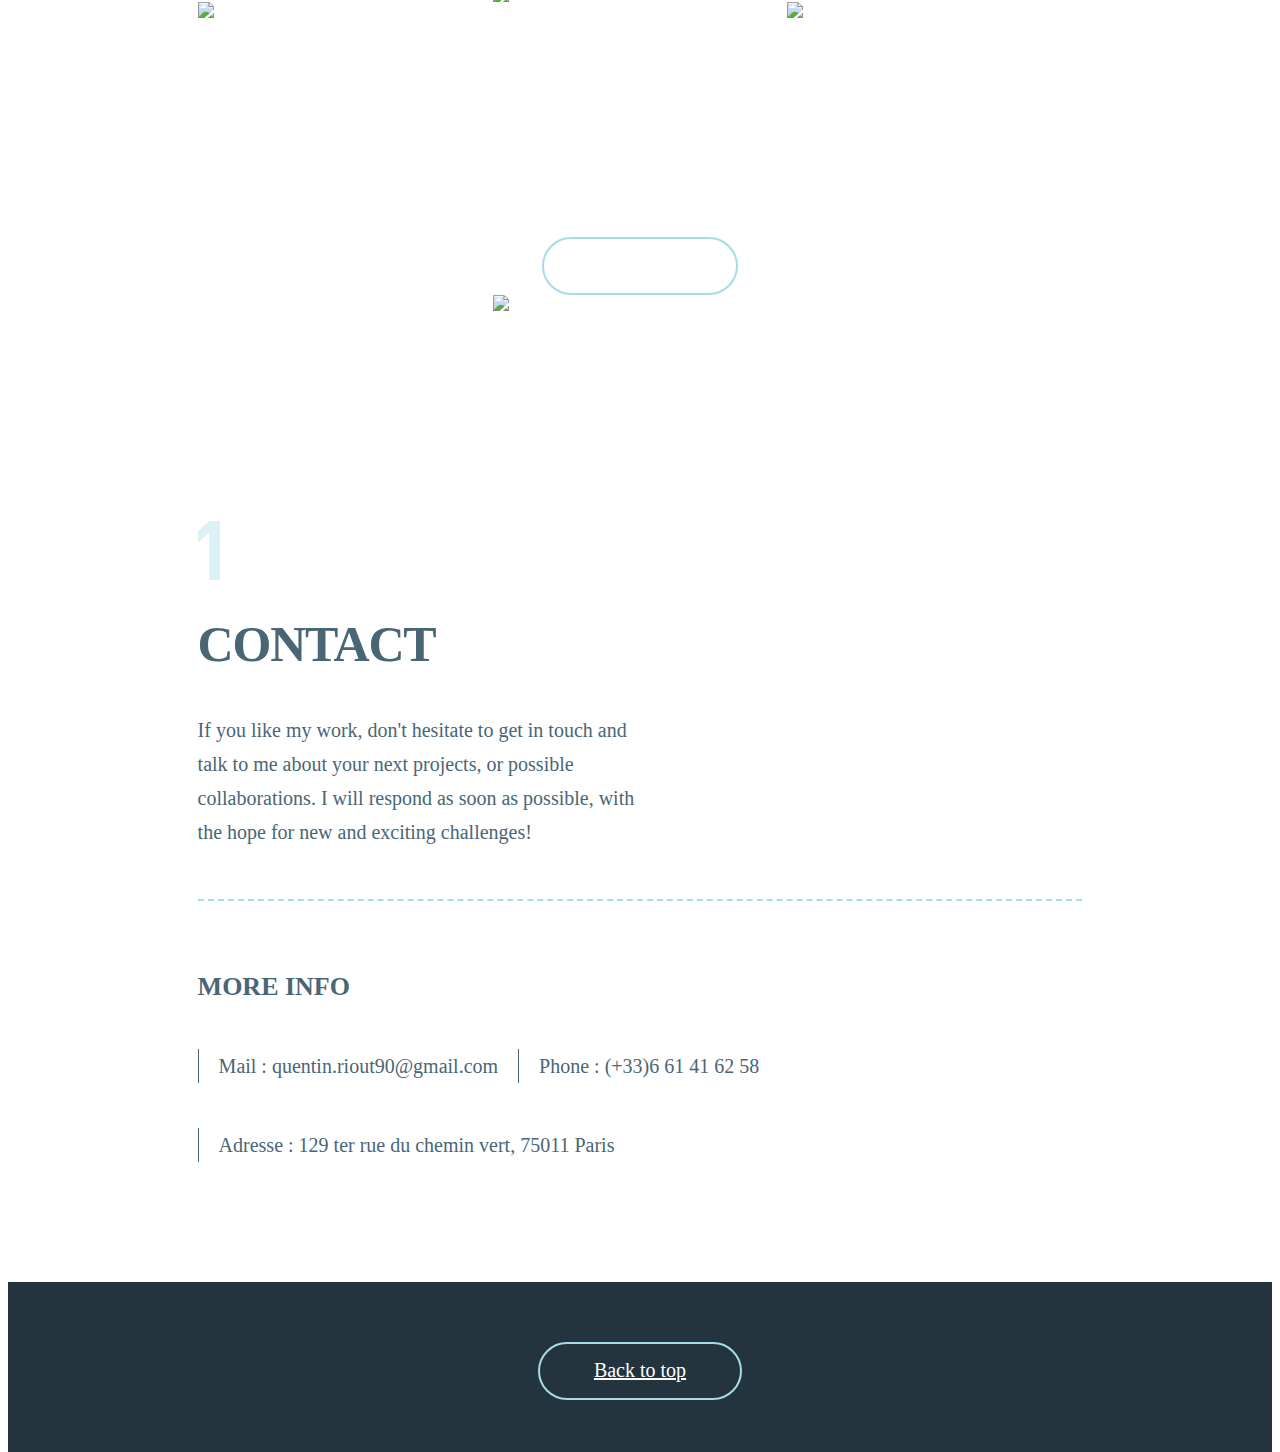
==== commit 90d281ca: "Update index.html" ====
--- a/index.html
+++ b/index.html
@@ -27,7 +27,7 @@
 					<span class="boutonMenu">
 						<a class="fa fa-list" href="#thirdContainer">Resume</a>
 					</span>
-					<span class="boutonMenu">
+					<span class="boutonMenu NavPortfolio">
 						<a class="fa fa-pencil" href="#fourthContainer">Portfolio</a>
 					</span>
 					<span class="boutonMenu">
--- a/css/style.css
+++ b/css/style.css
@@ -437,13 +437,13 @@
 }
 
 .secondContainerInfoBox .leftBox .PersoInfo {
-    width: 65%;
-    float: left;
+    width: 100%;
+    float: left;
+    margin-top: 35px;
 }
 
 .secondContainerInfoBox .leftBox .PersoInfo p {
     margin-bottom: 25px;
-    margin-left: 30px;
     padding-bottom: 10px;
     border-bottom: 2px dashed #a6dce7;
     color: #496676;
@@ -455,12 +455,19 @@
 }
 
 .DigitalBox {
-    width: 100%;
+    width: 65%;
     float: left;
 }
 
 #secondContainer .DigitalBox h2 {
     color: #496676;
+    margin-left: 40px;
+    margin-bottom: 25px;
+}
+
+#secondContainer .DigitalBox img {
+    margin-left: 40px;
+    width: 85%;
 }
 
 .secondContainerInfoBox .rightBox {
@@ -508,7 +515,7 @@
     margin-left: 0 !important;
     width: 100%;
     float: left;
-    margin-bottom: 10px;
+    margin-bottom: 20px;
     border-radius: 8px;
     margin-top: 3px;
     height: 8px;
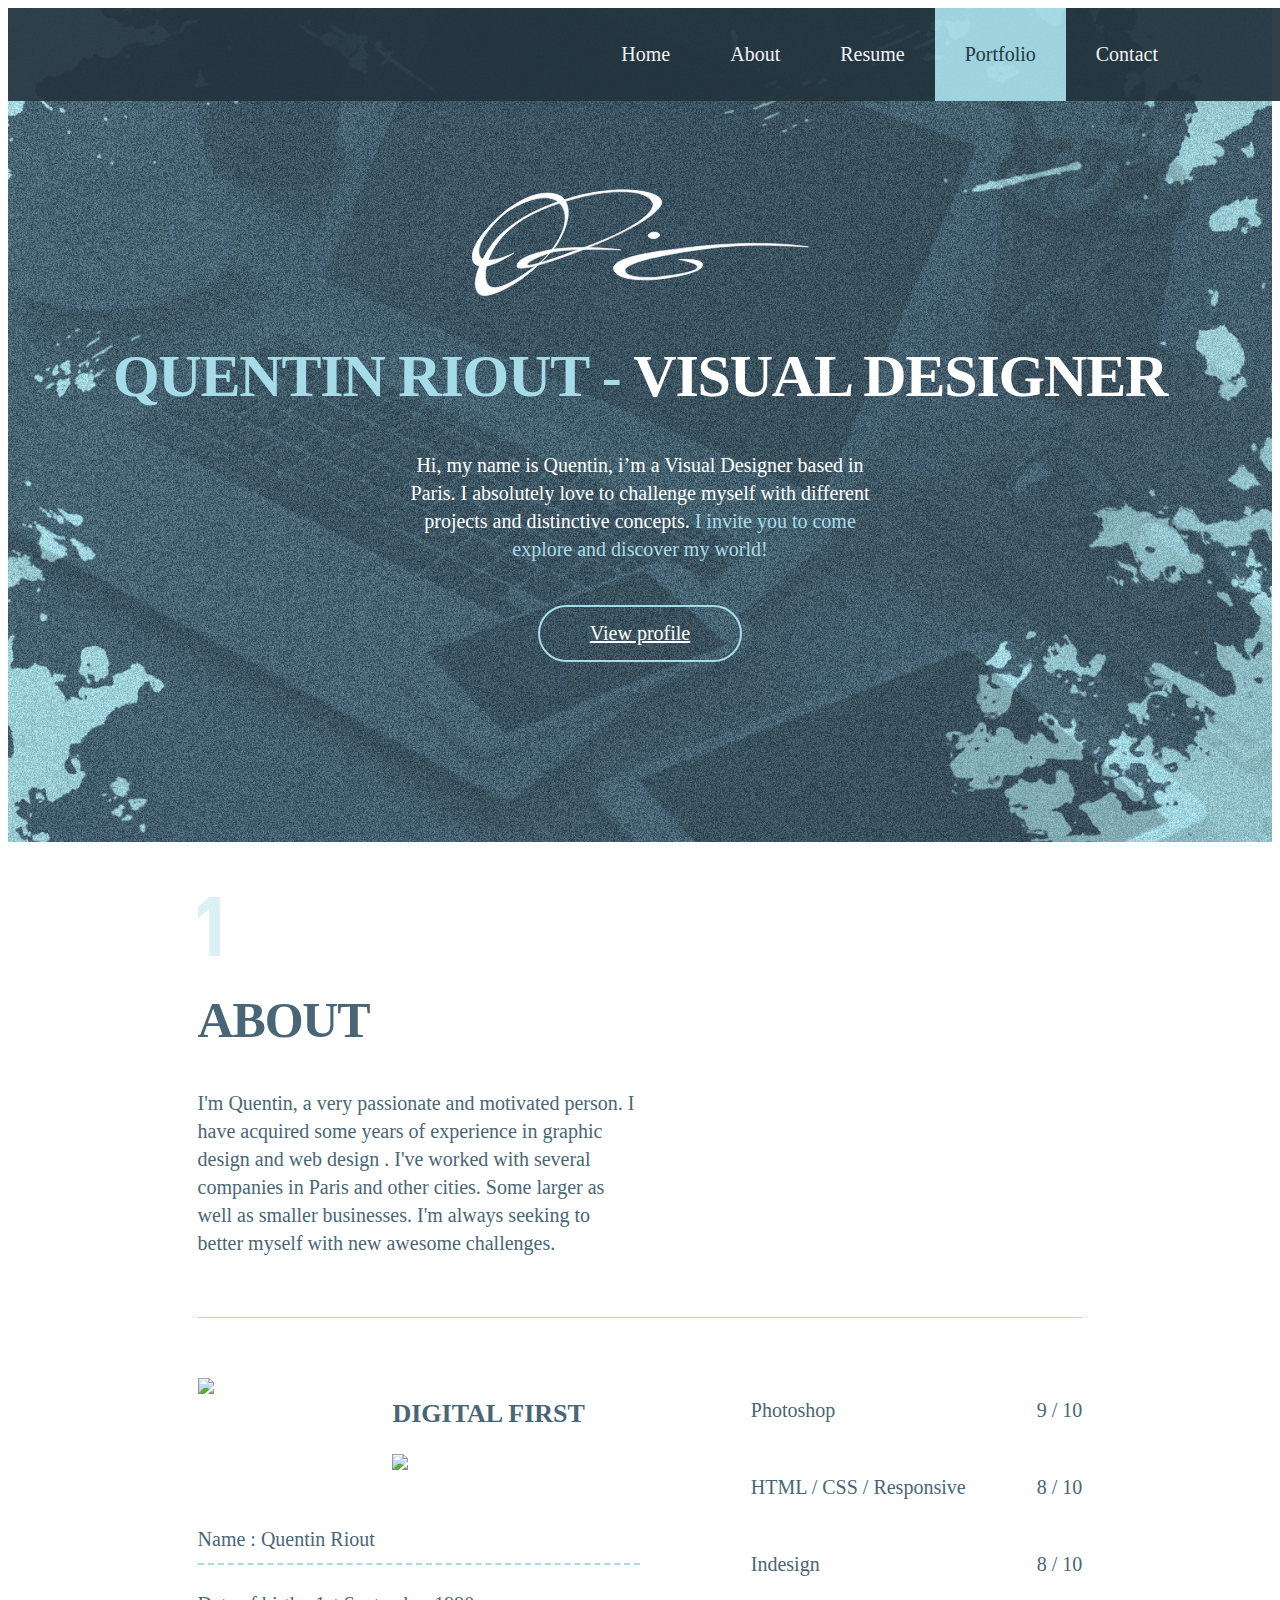
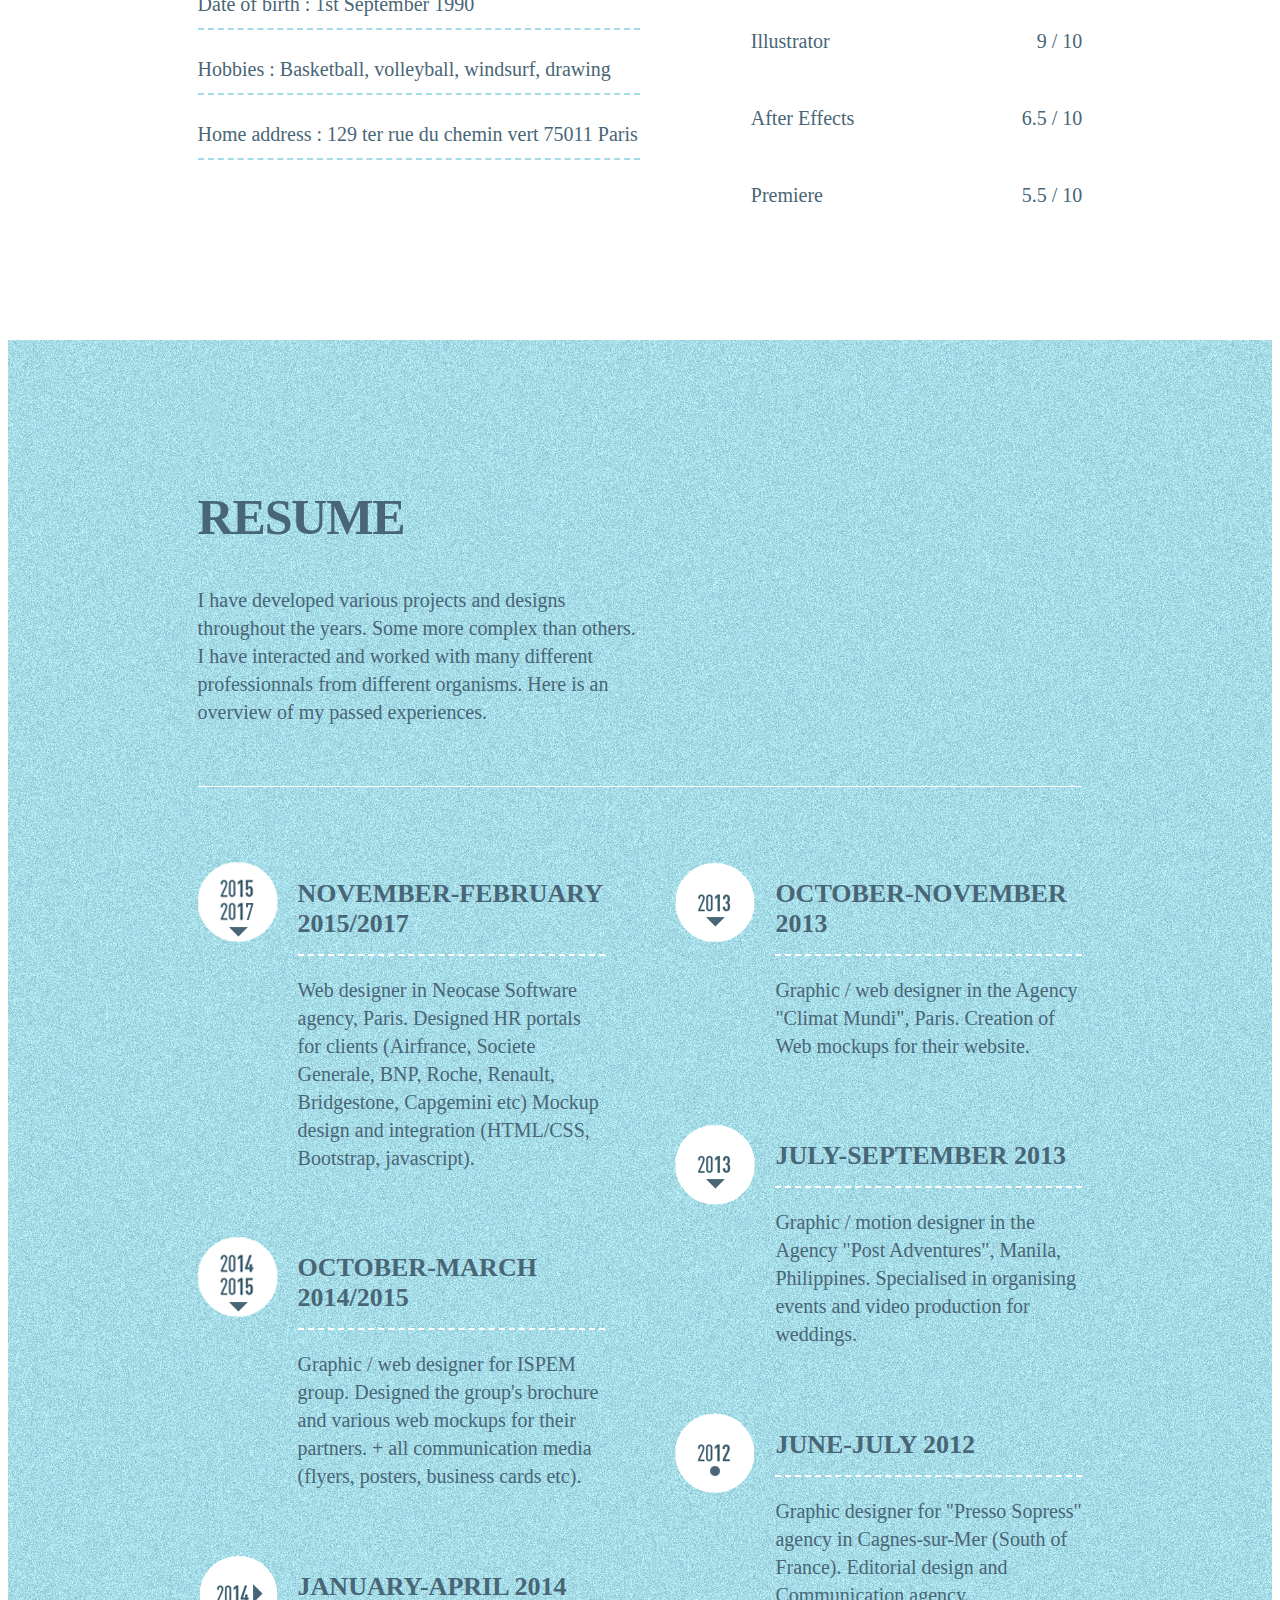
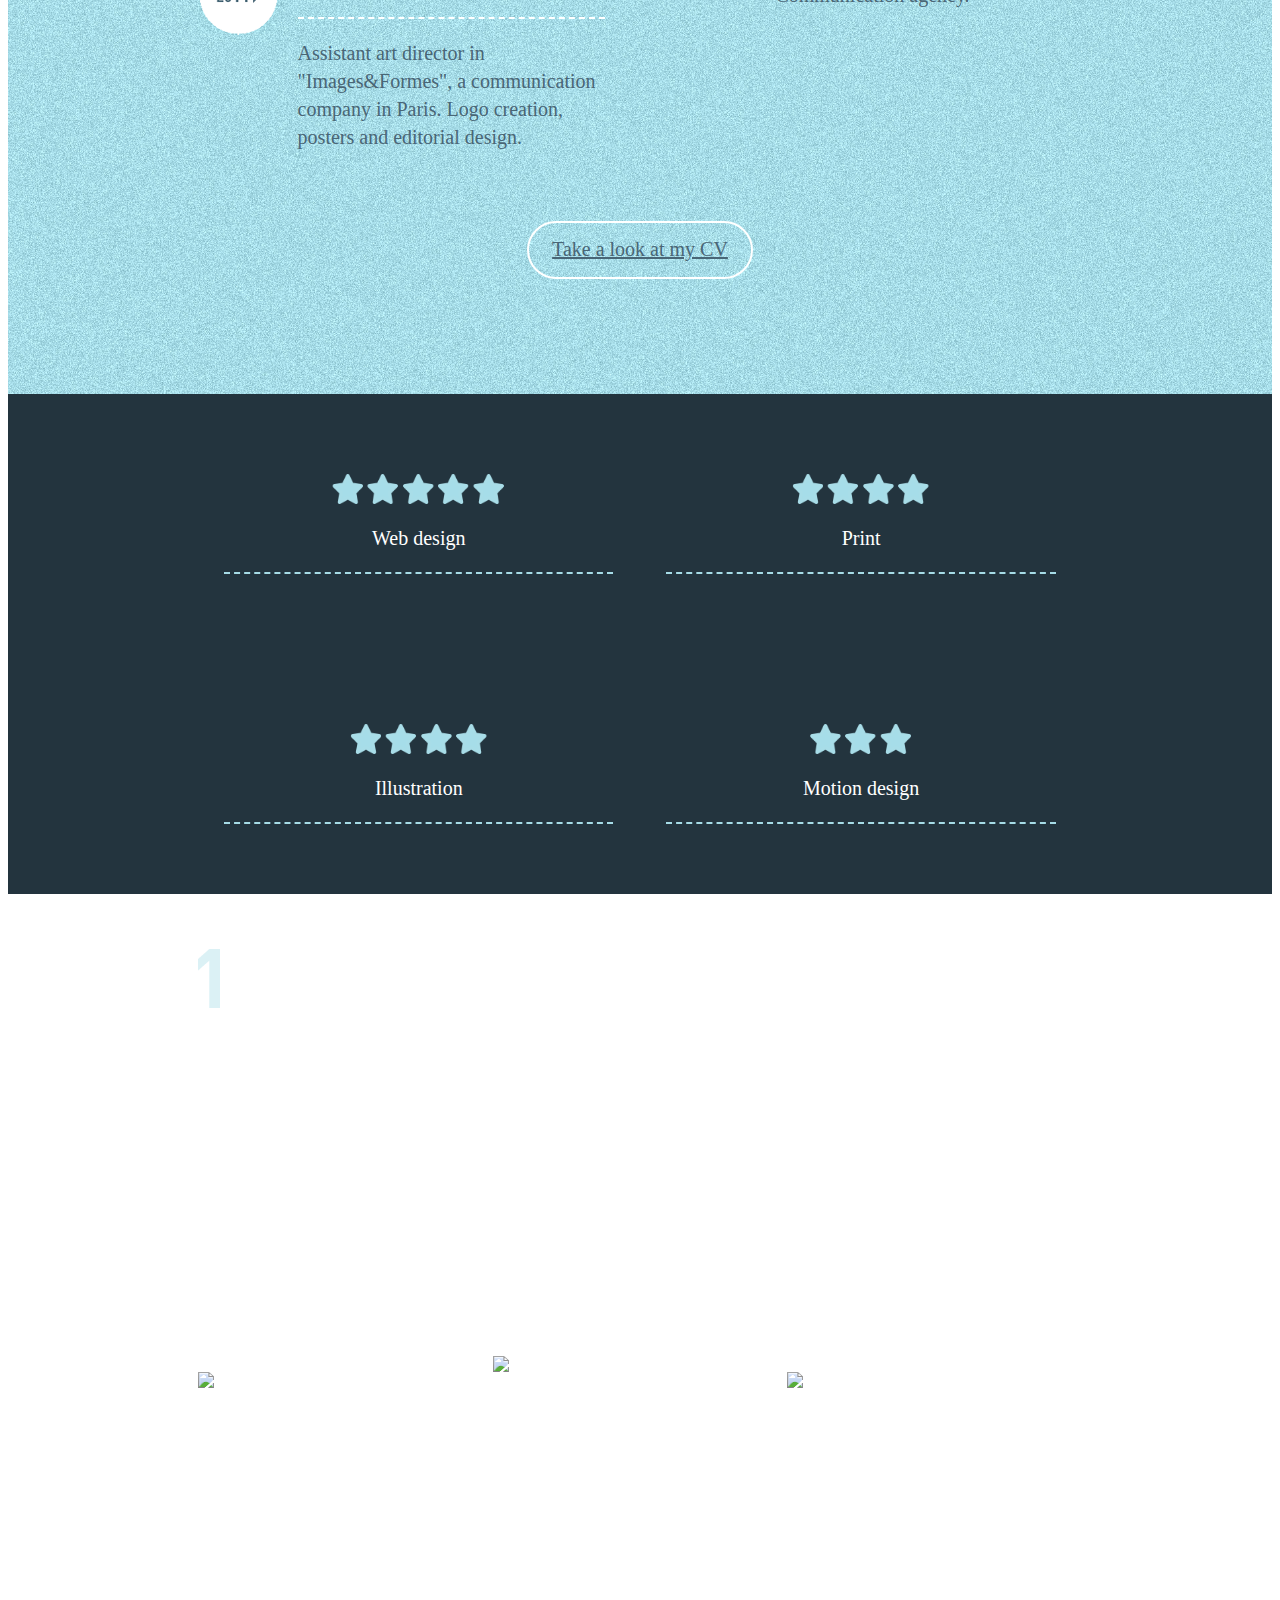
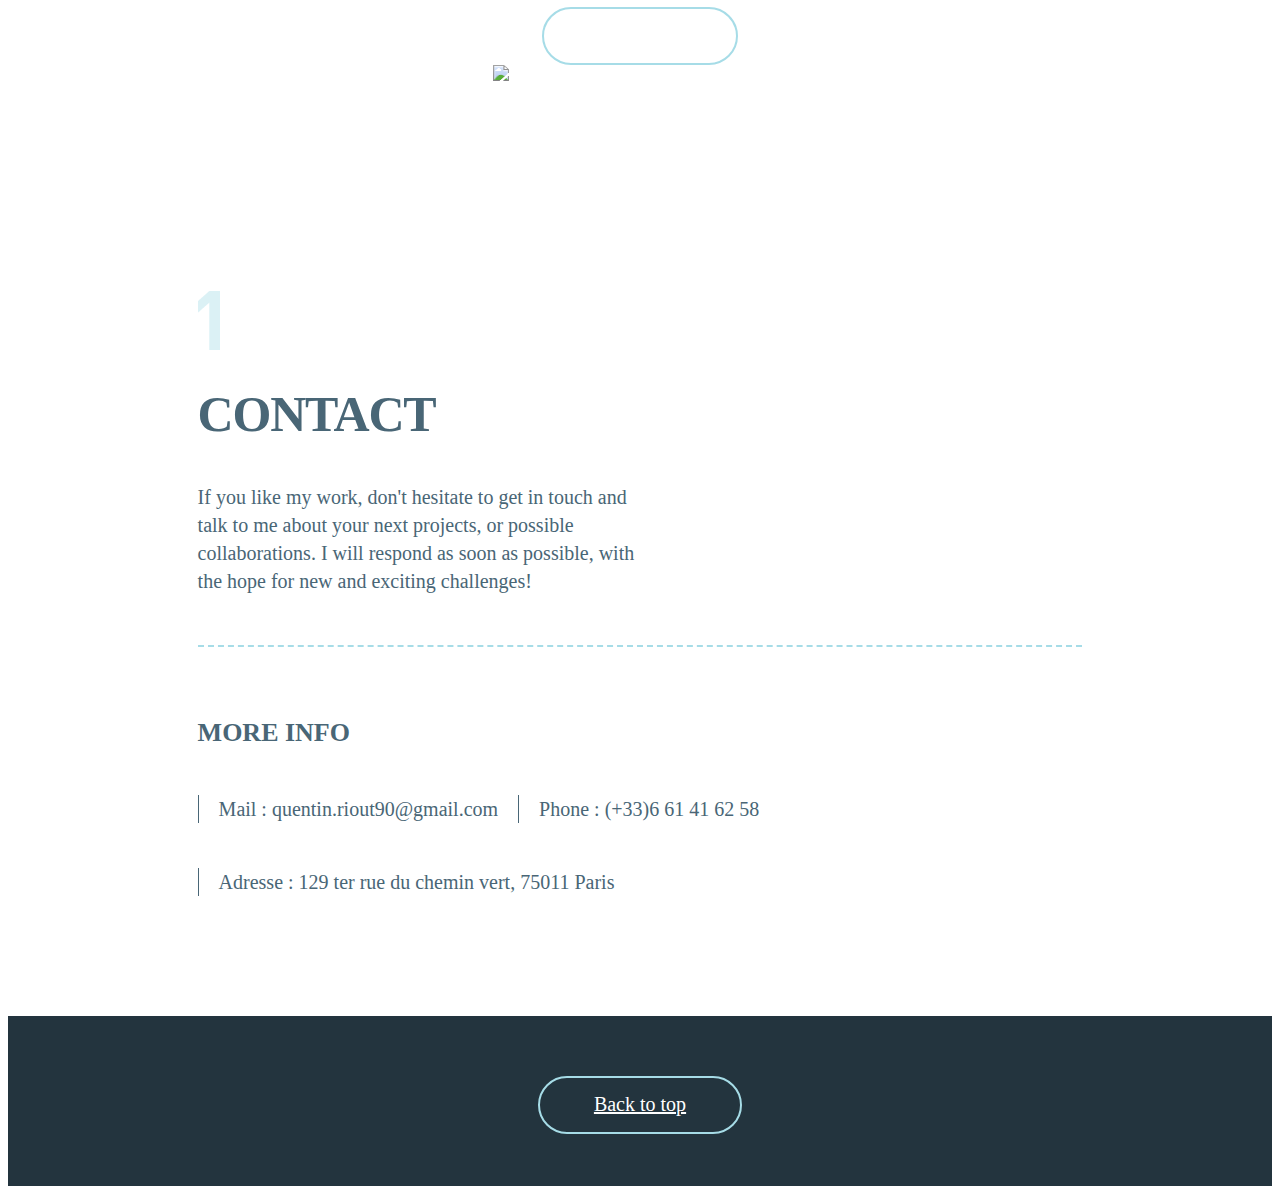
==== commit 29065ed0: "Update index.html" ====
--- a/index.html
+++ b/index.html
@@ -36,7 +36,7 @@
 				</span>
     </div>
     <div class="container">
-	<div class="tampon"></div>
+	<div class="tampon tampon-essai"></div>
         <div id="firstContainer" class="Parallax">
             <div class="SubFirstContainer">
                <!-- <img id="BlockLogo" src="./images/LogoQ.png"> --> 
--- a/css/style.css
+++ b/css/style.css
@@ -38,8 +38,9 @@
 
 p {
     font-family: 'DinNarrowMedium' !important;
-    line-height: 34px !important;
+    line-height: 28px !important;
     font-size: 20px;
+    
 }
 
 label {
@@ -101,13 +102,18 @@
     opacity: 1 !important;
 }
 
+.NavPortfolio a {
+    background: #a6dce7;
+    color: #23343e;
+}
+
 #menu {
     width: 100%;
     background: #23343e;
     float: left;
     position: fixed;
     z-index: 1;
-    opacity: 0.9;
+    opacity: 0.93;
 }
 
 .fa:before {
@@ -147,6 +153,13 @@
     
 }
 
+.NavPortfolio a:hover,
+.NavPortfolio a:focus,
+.NavPortfolio a:active {
+    background: #B6E2EB;
+    color: #23343e;
+}
+
 .navGauche a:hover,
 .navGauche a:focus,
 .navGauche a:active {
@@ -166,7 +179,7 @@
 #firstContainer {
     float: left;
     width: 100%;
-    background: url(../images/1stContentBackGround.jpg) no-repeat scroll 50% 0 transparent;
+    background: url(../images/1stContentBackGround_b.jpg) no-repeat scroll 50% 0 transparent;
     -webkit-background: url(../images/1stContentBackGround.jpg) no-repeat scroll 50% 0 transparent;
     padding-bottom: 180px;
     /* background-attachment: fixed; */
@@ -422,7 +435,7 @@
     padding-top: 60px;
     float: left;
     width: 100%;
-    border-top: 2px solid #a6dce7;
+    border-top: 1px solid #a6dce7;
 }
 
 .secondContainerInfoBox img {
@@ -557,7 +570,7 @@
     width: 100%;
     float: left;
     padding-top: 50px;
-    border-top: solid 2px #fff;
+    border-top: solid 1px #fff;
 }
 
 #thirdContainer .IntroBox h1 {
@@ -931,7 +944,7 @@
     #firstContainer {
         float: left;
         width: 100%;
-        background: url("../images/1stContentBackGround.jpg") no-repeat scroll -180px 0 transparent;
+        background: url("../images/1stContentBackGround_b.jpg") no-repeat scroll -180px 0 transparent;
         /*background-attachment: fixed;*/
     }
 
@@ -1080,7 +1093,7 @@
     #firstContainer {
         float: left;
         width: 100%;
-        background: url("../images/1stContentBackGround.jpg") no-repeat scroll 50% 0 transparent;
+        background: url("../images/1stContentBackGround_b.jpg") no-repeat scroll 50% 0 transparent;
         overflow: hidden;
         background-size: cover;
         padding-bottom: 85px;
